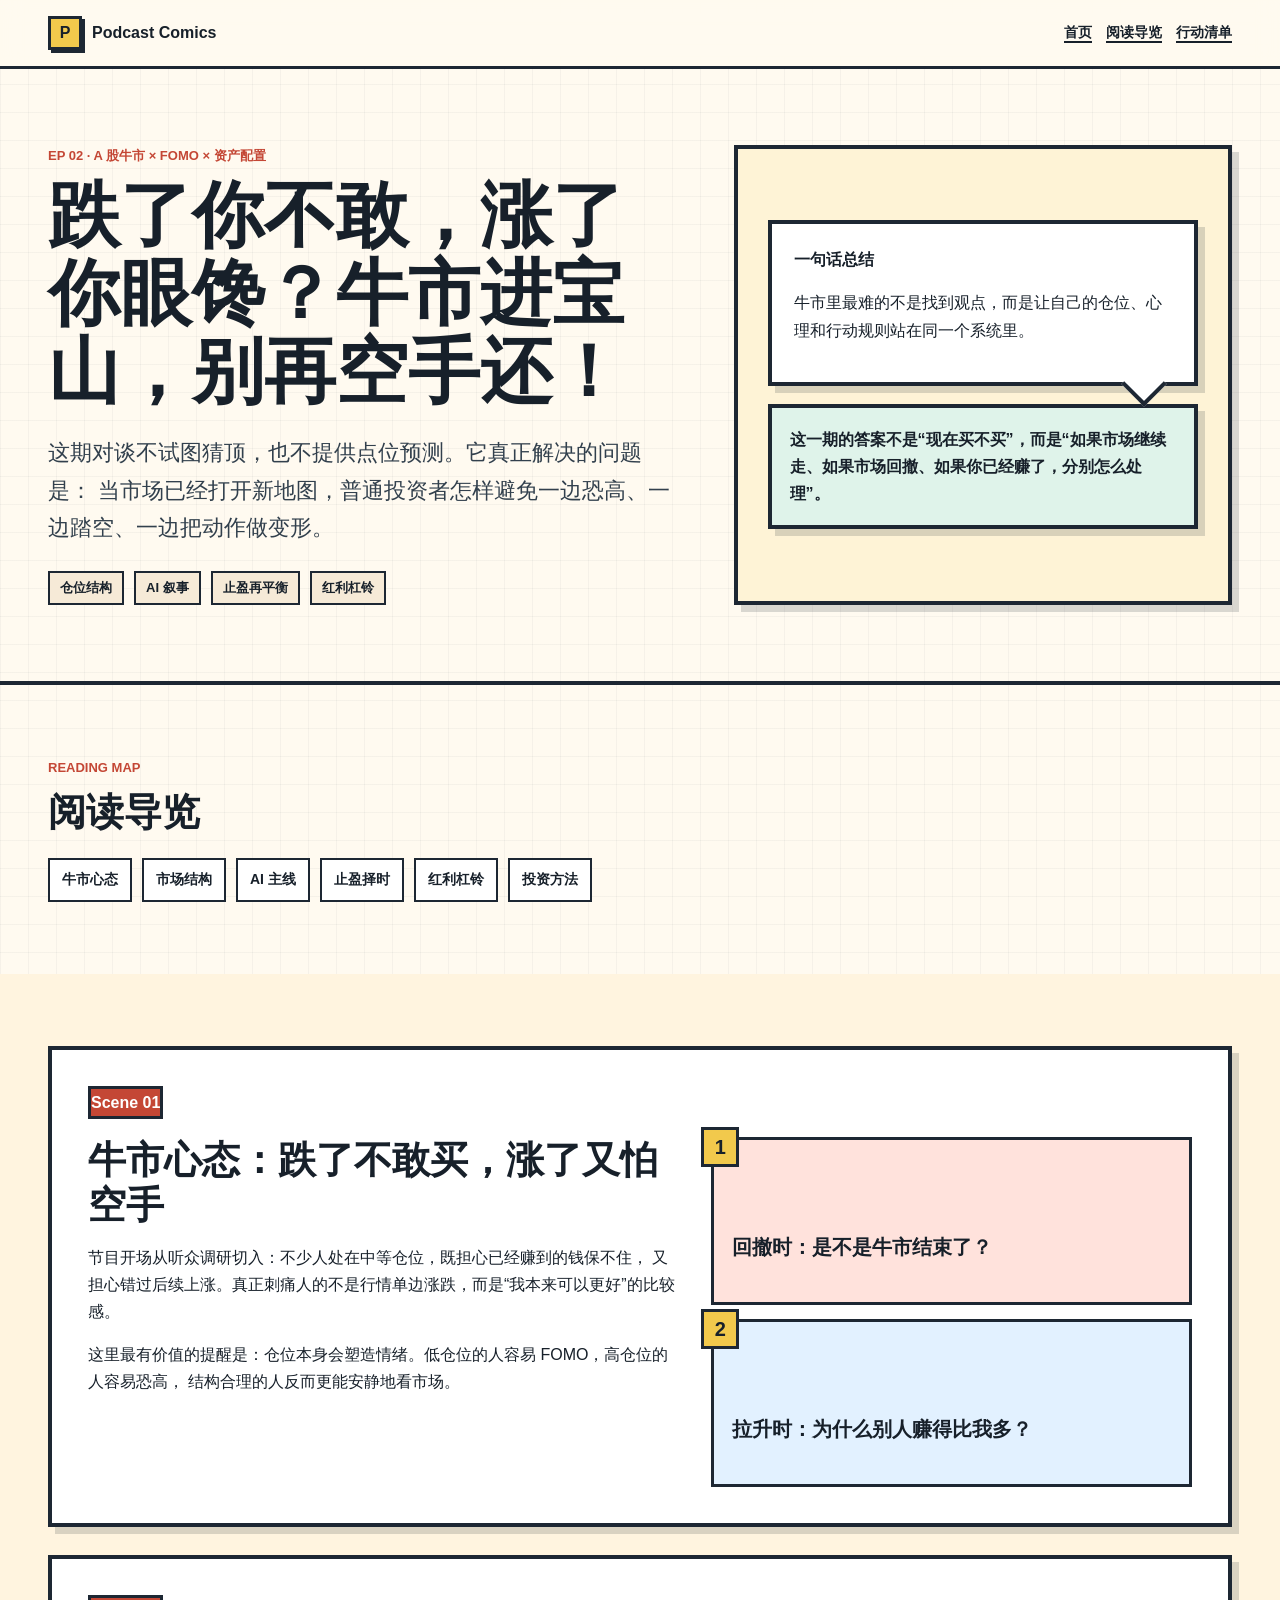
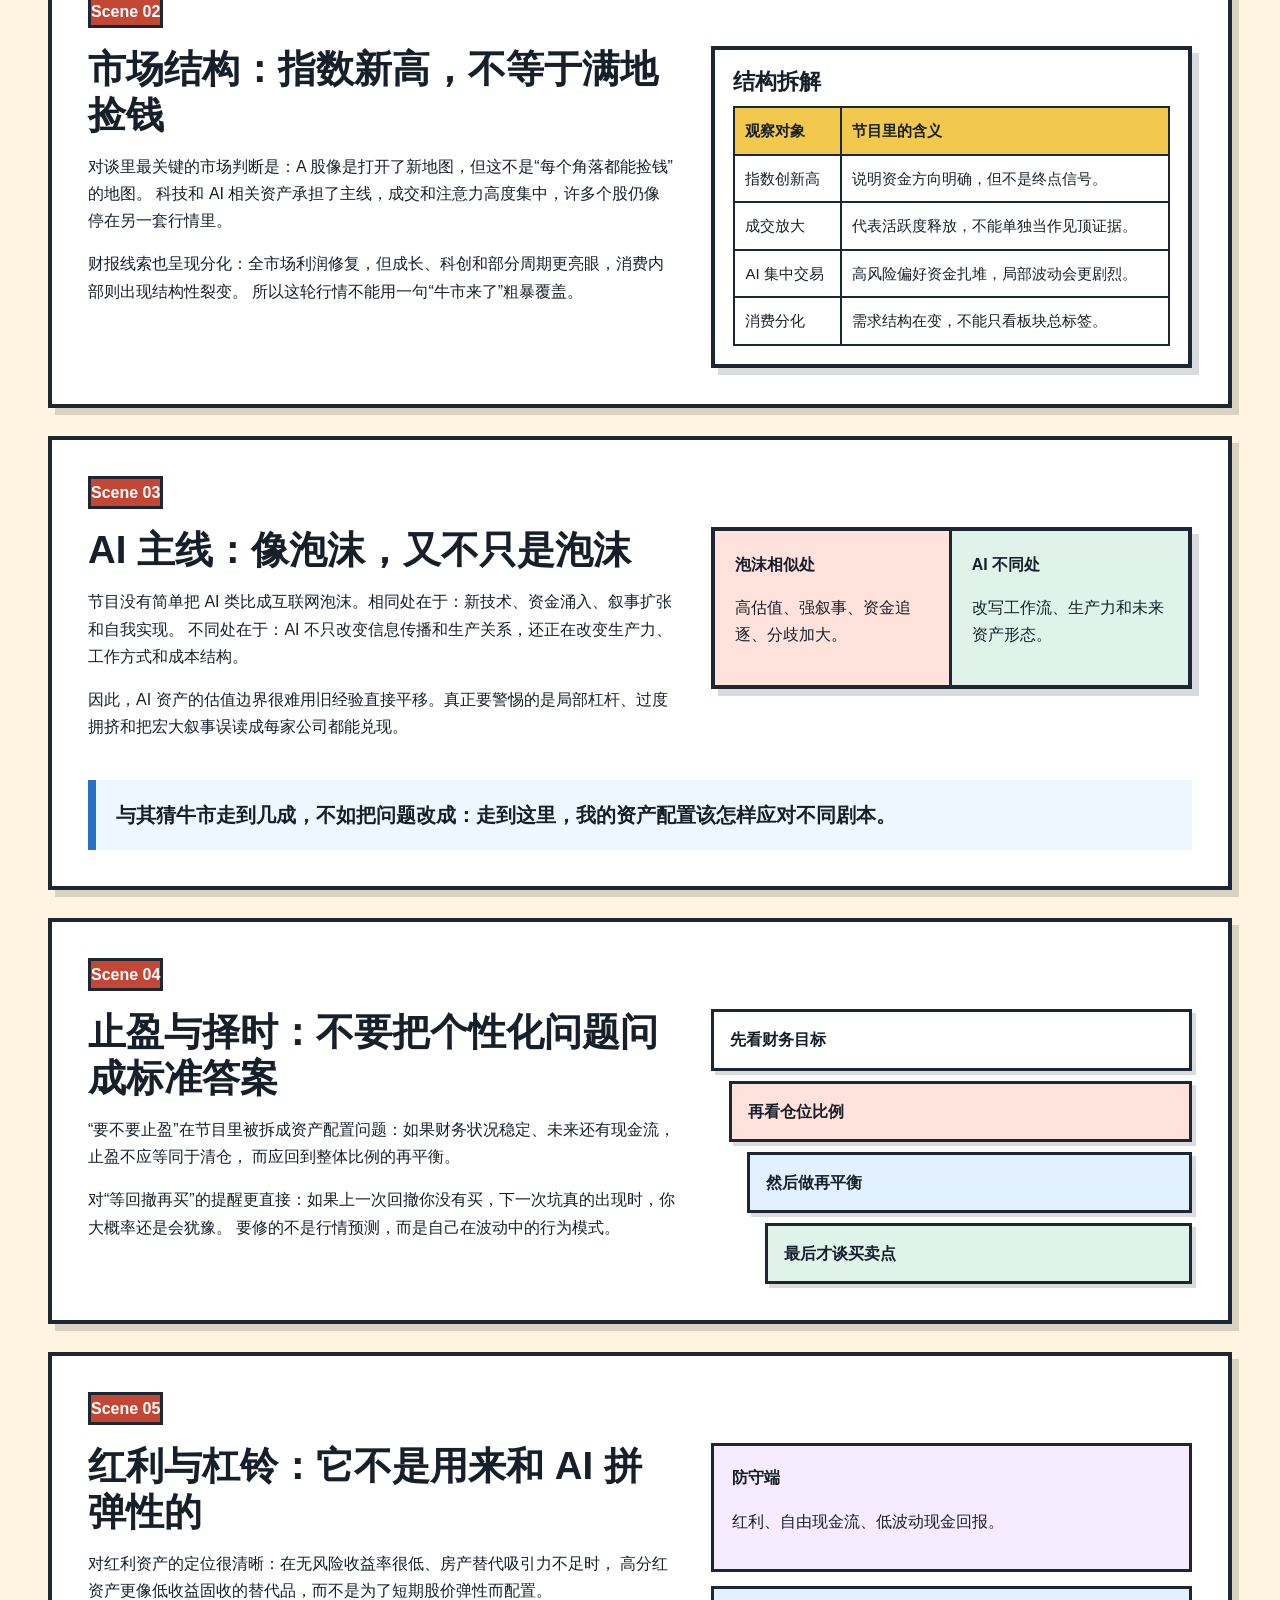
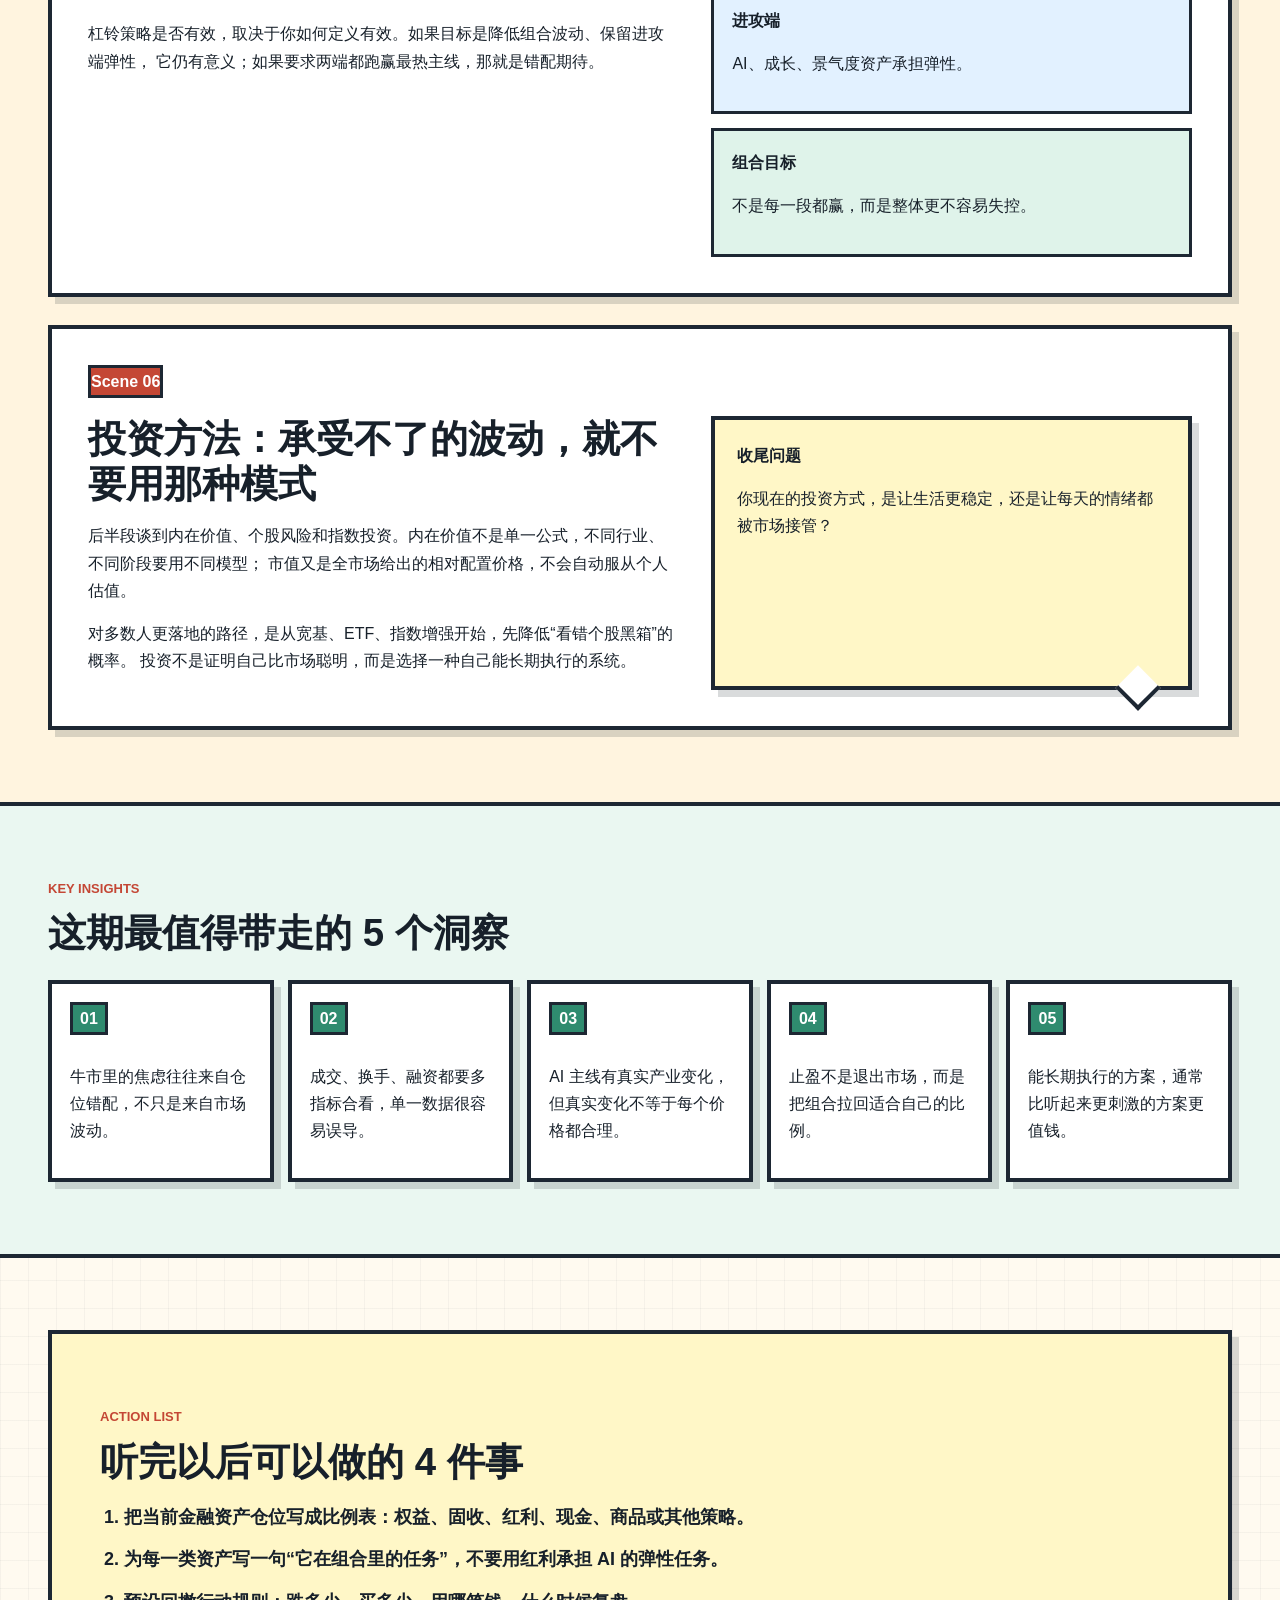
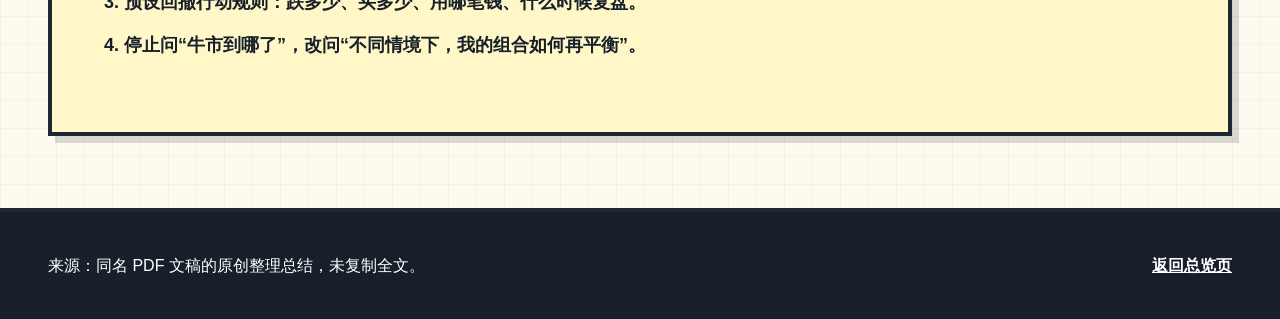
==== episodes/bull-market-fomo-asset-allocation.html @ f8e49981 "Add second podcast episode and update directory" ====
<!doctype html>
<html lang="zh-CN">
  <head>
    <meta charset="utf-8">
    <meta name="viewport" content="width=device-width, initial-scale=1">
    <title>牛市进宝山，别再空手还 | Podcast Comics</title>
    <meta
      name="description"
      content="用漫画分镜信息图总结：牛市分化、FOMO、止盈、择时、AI 主线、红利资产与资产配置。"
    >
    <link rel="stylesheet" href="../assets/styles.css">
  </head>
  <body>
    <header class="site-header">
      <a class="brand" href="../index.html" aria-label="回到首页">
        <span class="brand-mark">P</span>
        <span>Podcast Comics</span>
      </a>
      <nav class="top-nav" aria-label="主导航">
        <a href="../index.html">首页</a>
        <a href="#map">阅读导览</a>
        <a href="#actions">行动清单</a>
      </nav>
    </header>

    <main>
      <section class="hero episode-hero">
        <div class="hero-copy">
          <p class="eyebrow">EP 02 · A 股牛市 × FOMO × 资产配置</p>
          <h1>跌了你不敢，涨了你眼馋？牛市进宝山，别再空手还！</h1>
          <p class="lede">
            这期对谈不试图猜顶，也不提供点位预测。它真正解决的问题是：
            当市场已经打开新地图，普通投资者怎样避免一边恐高、一边踏空、一边把动作做变形。
          </p>
          <div class="tag-row hero-tags" aria-label="主题标签">
            <span>仓位结构</span>
            <span>AI 叙事</span>
            <span>止盈再平衡</span>
            <span>红利杠铃</span>
          </div>
        </div>
        <aside class="hero-panel">
          <div class="speech-bubble">
            <strong>一句话总结</strong>
            <p>牛市里最难的不是找到观点，而是让自己的仓位、心理和行动规则站在同一个系统里。</p>
          </div>
          <div class="caption-box">
            这一期的答案不是“现在买不买”，而是“如果市场继续走、如果市场回撤、如果你已经赚了，分别怎么处理”。
          </div>
        </aside>
      </section>

      <section class="section-band" id="map">
        <div class="section-heading">
          <p class="eyebrow">Reading Map</p>
          <h2>阅读导览</h2>
        </div>
        <div class="timeline">
          <a href="#scene-1">牛市心态</a>
          <a href="#scene-2">市场结构</a>
          <a href="#scene-3">AI 主线</a>
          <a href="#scene-4">止盈择时</a>
          <a href="#scene-5">红利杠铃</a>
          <a href="#scene-6">投资方法</a>
        </div>
      </section>

      <section class="comic-page" aria-label="播客分镜总结">
        <article class="comic-scene" id="scene-1">
          <div class="scene-label">Scene 01</div>
          <div class="scene-grid">
            <div>
              <h2>牛市心态：跌了不敢买，涨了又怕空手</h2>
              <p>
                节目开场从听众调研切入：不少人处在中等仓位，既担心已经赚到的钱保不住，
                又担心错过后续上涨。真正刺痛人的不是行情单边涨跌，而是“我本来可以更好”的比较感。
              </p>
              <p>
                这里最有价值的提醒是：仓位本身会塑造情绪。低仓位的人容易 FOMO，高仓位的人容易恐高，
                结构合理的人反而更能安静地看市场。
              </p>
            </div>
            <div class="panel-stack">
              <div class="comic-panel alert-panel">
                <span class="panel-number">1</span>
                <p>回撤时：是不是牛市结束了？</p>
              </div>
              <div class="comic-panel calm-panel">
                <span class="panel-number">2</span>
                <p>拉升时：为什么别人赚得比我多？</p>
              </div>
            </div>
          </div>
        </article>

        <article class="comic-scene" id="scene-2">
          <div class="scene-label">Scene 02</div>
          <div class="scene-grid">
            <div>
              <h2>市场结构：指数新高，不等于满地捡钱</h2>
              <p>
                对谈里最关键的市场判断是：A 股像是打开了新地图，但这不是“每个角落都能捡钱”的地图。
                科技和 AI 相关资产承担了主线，成交和注意力高度集中，许多个股仍像停在另一套行情里。
              </p>
              <p>
                财报线索也呈现分化：全市场利润修复，但成长、科创和部分周期更亮眼，消费内部则出现结构性裂变。
                所以这轮行情不能用一句“牛市来了”粗暴覆盖。
              </p>
            </div>
            <div class="mapping-card">
              <h3>结构拆解</h3>
              <table>
                <thead>
                  <tr>
                    <th>观察对象</th>
                    <th>节目里的含义</th>
                  </tr>
                </thead>
                <tbody>
                  <tr>
                    <td>指数创新高</td>
                    <td>说明资金方向明确，但不是终点信号。</td>
                  </tr>
                  <tr>
                    <td>成交放大</td>
                    <td>代表活跃度释放，不能单独当作见顶证据。</td>
                  </tr>
                  <tr>
                    <td>AI 集中交易</td>
                    <td>高风险偏好资金扎堆，局部波动会更剧烈。</td>
                  </tr>
                  <tr>
                    <td>消费分化</td>
                    <td>需求结构在变，不能只看板块总标签。</td>
                  </tr>
                </tbody>
              </table>
            </div>
          </div>
        </article>

        <article class="comic-scene" id="scene-3">
          <div class="scene-label">Scene 03</div>
          <div class="scene-grid">
            <div>
              <h2>AI 主线：像泡沫，又不只是泡沫</h2>
              <p>
                节目没有简单把 AI 类比成互联网泡沫。相同处在于：新技术、资金涌入、叙事扩张和自我实现。
                不同处在于：AI 不只改变信息传播和生产关系，还正在改变生产力、工作方式和成本结构。
              </p>
              <p>
                因此，AI 资产的估值边界很难用旧经验直接平移。真正要警惕的是局部杠杆、过度拥挤和把宏大叙事误读成每家公司都能兑现。
              </p>
            </div>
            <div class="contrast-board">
              <div>
                <strong>泡沫相似处</strong>
                <p>高估值、强叙事、资金追逐、分歧加大。</p>
              </div>
              <div>
                <strong>AI 不同处</strong>
                <p>改写工作流、生产力和未来资产形态。</p>
              </div>
            </div>
          </div>
          <blockquote>
            与其猜牛市走到几成，不如把问题改成：走到这里，我的资产配置该怎样应对不同剧本。
          </blockquote>
        </article>

        <article class="comic-scene" id="scene-4">
          <div class="scene-label">Scene 04</div>
          <div class="scene-grid">
            <div>
              <h2>止盈与择时：不要把个性化问题问成标准答案</h2>
              <p>
                “要不要止盈”在节目里被拆成资产配置问题：如果财务状况稳定、未来还有现金流，止盈不应等同于清仓，
                而应回到整体比例的再平衡。
              </p>
              <p>
                对“等回撤再买”的提醒更直接：如果上一次回撤你没有买，下一次坑真的出现时，你大概率还是会犹豫。
                要修的不是行情预测，而是自己在波动中的行为模式。
              </p>
            </div>
            <div class="time-layers" aria-label="行动顺序">
              <span>先看财务目标</span>
              <span>再看仓位比例</span>
              <span>然后做再平衡</span>
              <span>最后才谈买卖点</span>
            </div>
          </div>
        </article>

        <article class="comic-scene" id="scene-5">
          <div class="scene-label">Scene 05</div>
          <div class="scene-grid">
            <div>
              <h2>红利与杠铃：它不是用来和 AI 拼弹性的</h2>
              <p>
                对红利资产的定位很清晰：在无风险收益率很低、房产替代吸引力不足时，
                高分红资产更像低收益固收的替代品，而不是为了短期股价弹性而配置。
              </p>
              <p>
                杠铃策略是否有效，取决于你如何定义有效。如果目标是降低组合波动、保留进攻端弹性，
                它仍有意义；如果要求两端都跑赢最热主线，那就是错配期待。
              </p>
            </div>
            <div class="model-grid">
              <div class="model-card">
                <strong>防守端</strong>
                <p>红利、自由现金流、低波动现金回报。</p>
              </div>
              <div class="model-card">
                <strong>进攻端</strong>
                <p>AI、成长、景气度资产承担弹性。</p>
              </div>
              <div class="model-card">
                <strong>组合目标</strong>
                <p>不是每一段都赢，而是整体更不容易失控。</p>
              </div>
            </div>
          </div>
        </article>

        <article class="comic-scene" id="scene-6">
          <div class="scene-label">Scene 06</div>
          <div class="scene-grid">
            <div>
              <h2>投资方法：承受不了的波动，就不要用那种模式</h2>
              <p>
                后半段谈到内在价值、个股风险和指数投资。内在价值不是单一公式，不同行业、不同阶段要用不同模型；
                市值又是全市场给出的相对配置价格，不会自动服从个人估值。
              </p>
              <p>
                对多数人更落地的路径，是从宽基、ETF、指数增强开始，先降低“看错个股黑箱”的概率。
                投资不是证明自己比市场聪明，而是选择一种自己能长期执行的系统。
              </p>
            </div>
            <div class="speech-bubble wide">
              <strong>收尾问题</strong>
              <p>你现在的投资方式，是让生活更稳定，还是让每天的情绪都被市场接管？</p>
            </div>
          </div>
        </article>
      </section>

      <section class="section-band insights" aria-label="核心洞察">
        <div class="section-heading">
          <p class="eyebrow">Key Insights</p>
          <h2>这期最值得带走的 5 个洞察</h2>
        </div>
        <div class="insight-grid">
          <div>
            <span>01</span>
            <p>牛市里的焦虑往往来自仓位错配，不只是来自市场波动。</p>
          </div>
          <div>
            <span>02</span>
            <p>成交、换手、融资都要多指标合看，单一数据很容易误导。</p>
          </div>
          <div>
            <span>03</span>
            <p>AI 主线有真实产业变化，但真实变化不等于每个价格都合理。</p>
          </div>
          <div>
            <span>04</span>
            <p>止盈不是退出市场，而是把组合拉回适合自己的比例。</p>
          </div>
          <div>
            <span>05</span>
            <p>能长期执行的方案，通常比听起来更刺激的方案更值钱。</p>
          </div>
        </div>
      </section>

      <section class="action-section" id="actions">
        <div class="section-heading compact">
          <p class="eyebrow">Action List</p>
          <h2>听完以后可以做的 4 件事</h2>
        </div>
        <ol class="action-list">
          <li>把当前金融资产仓位写成比例表：权益、固收、红利、现金、商品或其他策略。</li>
          <li>为每一类资产写一句“它在组合里的任务”，不要用红利承担 AI 的弹性任务。</li>
          <li>预设回撤行动规则：跌多少、买多少、用哪笔钱、什么时候复盘。</li>
          <li>停止问“牛市到哪了”，改问“不同情境下，我的组合如何再平衡”。</li>
        </ol>
      </section>
    </main>

    <footer class="site-footer">
      <p>来源：同名 PDF 文稿的原创整理总结，未复制全文。</p>
      <a href="../index.html">返回总览页</a>
    </footer>
  </body>
</html>
---- assets/styles.css ----
:root {
  --ink: #17202a;
  --muted: #5f6b76;
  --paper: #fffaf0;
  --paper-deep: #f6ead7;
  --line: #1d2733;
  --blue: #2870c4;
  --green: #2f8b6f;
  --red: #c44735;
  --yellow: #f2c94c;
  --lavender: #c9b6ff;
  --white: #ffffff;
  --shadow: 7px 7px 0 rgba(23, 32, 42, 0.16);
}

* {
  box-sizing: border-box;
}

html {
  scroll-behavior: smooth;
}

body {
  margin: 0;
  color: var(--ink);
  font-family: -apple-system, BlinkMacSystemFont, "Segoe UI", "PingFang SC", "Hiragino Sans GB", "Microsoft YaHei", sans-serif;
  background:
    linear-gradient(rgba(23, 32, 42, 0.04) 1px, transparent 1px),
    linear-gradient(90deg, rgba(23, 32, 42, 0.04) 1px, transparent 1px),
    var(--paper);
  background-size: 28px 28px;
  line-height: 1.7;
}

a {
  color: inherit;
}

.site-header {
  position: sticky;
  top: 0;
  z-index: 10;
  display: flex;
  align-items: center;
  justify-content: space-between;
  gap: 24px;
  padding: 16px clamp(18px, 4vw, 48px);
  border-bottom: 3px solid var(--line);
  background: rgba(255, 250, 240, 0.94);
  backdrop-filter: blur(10px);
}

.brand,
.top-nav,
.hero-actions,
.tag-row,
.episode-meta,
.timeline {
  display: flex;
  align-items: center;
}

.brand {
  gap: 10px;
  font-weight: 800;
  text-decoration: none;
}

.brand-mark {
  display: inline-grid;
  width: 34px;
  height: 34px;
  place-items: center;
  border: 3px solid var(--line);
  background: var(--yellow);
  box-shadow: 3px 3px 0 var(--line);
}

.top-nav {
  flex-wrap: wrap;
  justify-content: flex-end;
  gap: 14px;
  font-size: 14px;
  font-weight: 700;
}

.top-nav a,
.text-link {
  text-decoration-thickness: 2px;
  text-underline-offset: 4px;
}

.hero {
  display: grid;
  grid-template-columns: minmax(0, 1.12fr) minmax(280px, 0.88fr);
  gap: clamp(24px, 4vw, 56px);
  align-items: center;
  min-height: calc(100vh - 72px);
  padding: clamp(34px, 6vw, 76px) clamp(18px, 4vw, 48px);
  border-bottom: 4px solid var(--line);
}

.overview-hero {
  min-height: min(760px, calc(100vh - 72px));
}

.episode-hero {
  min-height: auto;
  align-items: stretch;
}

.eyebrow {
  margin: 0 0 10px;
  color: var(--red);
  font-size: 13px;
  font-weight: 900;
  letter-spacing: 0;
  text-transform: uppercase;
}

h1,
h2,
h3,
p {
  overflow-wrap: anywhere;
}

h1 {
  max-width: 920px;
  margin: 0;
  font-size: clamp(36px, 6vw, 72px);
  line-height: 1.08;
  letter-spacing: 0;
}

h2 {
  margin: 0 0 14px;
  font-size: clamp(26px, 3vw, 42px);
  line-height: 1.18;
  letter-spacing: 0;
}

h3 {
  margin: 0 0 10px;
  font-size: 22px;
  line-height: 1.28;
  letter-spacing: 0;
}

.lede {
  max-width: 760px;
  margin: 24px 0 0;
  color: #32404d;
  font-size: clamp(17px, 2vw, 22px);
}

.hero-actions {
  flex-wrap: wrap;
  gap: 14px;
  margin-top: 32px;
}

.button {
  display: inline-flex;
  min-height: 46px;
  align-items: center;
  justify-content: center;
  padding: 10px 18px;
  border: 3px solid var(--line);
  box-shadow: 4px 4px 0 var(--line);
  font-weight: 900;
  text-decoration: none;
}

.button.primary {
  color: var(--white);
  background: var(--blue);
}

.button.secondary {
  background: var(--white);
}

.comic-cover,
.hero-panel,
.episode-card,
.comic-scene,
.mapping-card,
.speech-bubble,
.caption-box,
.contrast-board,
.insight-grid > div,
.action-section {
  border: 4px solid var(--line);
  background: var(--white);
  box-shadow: var(--shadow);
}

.comic-cover {
  padding: 18px;
  transform: rotate(1deg);
}

.cover-strip {
  display: grid;
  gap: 14px;
}

.mini-panel,
.comic-panel,
.model-card {
  position: relative;
  min-height: 132px;
  padding: 18px;
  border: 3px solid var(--line);
  background: var(--paper-deep);
}

.mini-panel:nth-child(2) {
  background: #e6f4ff;
}

.mini-panel:nth-child(3) {
  background: #e7f7ec;
}

.panel-number,
.issue,
.scene-label,
.insight-grid span {
  display: inline-grid;
  min-width: 38px;
  min-height: 30px;
  place-items: center;
  border: 3px solid var(--line);
  background: var(--yellow);
  font-weight: 900;
}

.mini-panel .panel-number,
.comic-panel .panel-number {
  position: absolute;
  top: -13px;
  left: -13px;
}

.section-band,
.comic-page,
.action-section {
  padding: clamp(34px, 6vw, 72px) clamp(18px, 4vw, 48px);
}

.section-heading {
  max-width: 780px;
  margin-bottom: 24px;
}

.section-heading p:not(.eyebrow) {
  color: var(--muted);
  font-size: 18px;
}

.section-heading.compact {
  margin-bottom: 18px;
}

.episode-card {
  max-width: 980px;
  padding: clamp(20px, 4vw, 34px);
}

.episode-card + .episode-card {
  margin-top: 22px;
}

.episode-meta,
.tag-row {
  flex-wrap: wrap;
  gap: 10px;
}

.episode-meta {
  margin-bottom: 16px;
  color: var(--muted);
  font-size: 13px;
  font-weight: 800;
}

.tag-row span {
  display: inline-flex;
  align-items: center;
  min-height: 32px;
  padding: 4px 10px;
  border: 2px solid var(--line);
  background: var(--paper-deep);
  font-size: 13px;
  font-weight: 800;
}

.hero-tags {
  margin-top: 24px;
}

.text-link {
  display: inline-block;
  margin-top: 18px;
  color: var(--blue);
  font-weight: 900;
}

.hero-panel {
  display: grid;
  align-content: center;
  gap: 18px;
  padding: clamp(18px, 3vw, 30px);
  background: #fef3d6;
}

.speech-bubble {
  position: relative;
  padding: 22px;
  background: var(--white);
}

.speech-bubble::after {
  position: absolute;
  right: 34px;
  bottom: -18px;
  width: 28px;
  height: 28px;
  border-right: 4px solid var(--line);
  border-bottom: 4px solid var(--line);
  background: var(--white);
  content: "";
  transform: rotate(45deg);
}

.caption-box {
  padding: 18px;
  background: #dff3ea;
  font-weight: 800;
}

.timeline {
  flex-wrap: wrap;
  gap: 10px;
}

.timeline a {
  padding: 8px 12px;
  border: 2px solid var(--line);
  background: var(--white);
  font-size: 14px;
  font-weight: 900;
  text-decoration: none;
}

.comic-page {
  display: grid;
  gap: 28px;
  background: #fff4df;
}

.comic-scene {
  padding: clamp(20px, 4vw, 36px);
}

.scene-label {
  margin-bottom: 18px;
  background: var(--red);
  color: var(--white);
}

.scene-grid {
  display: grid;
  grid-template-columns: minmax(0, 1.1fr) minmax(280px, 0.9fr);
  gap: clamp(18px, 4vw, 36px);
  align-items: start;
}

.panel-stack,
.model-grid {
  display: grid;
  gap: 14px;
}

.comic-panel {
  display: grid;
  align-content: end;
  min-height: 168px;
  font-size: 20px;
  font-weight: 900;
}

.alert-panel {
  background: #ffe2dc;
}

.calm-panel {
  background: #e2f1ff;
}

.mapping-card {
  overflow: hidden;
  padding: 18px;
}

table {
  width: 100%;
  border-collapse: collapse;
  font-size: 15px;
}

th,
td {
  padding: 10px;
  border: 2px solid var(--line);
  text-align: left;
  vertical-align: top;
}

th {
  background: var(--yellow);
}

blockquote {
  margin: 24px 0 0;
  padding: 18px 20px;
  border-left: 8px solid var(--blue);
  background: #eef6ff;
  font-size: 20px;
  font-weight: 900;
}

.contrast-board {
  display: grid;
  grid-template-columns: repeat(2, minmax(0, 1fr));
  gap: 0;
  overflow: hidden;
}

.contrast-board > div {
  padding: 20px;
}

.contrast-board > div:first-child {
  border-right: 3px solid var(--line);
  background: #ffe2dc;
}

.contrast-board > div:last-child {
  background: #dff3ea;
}

.time-layers {
  display: grid;
  gap: 10px;
}

.time-layers span {
  display: block;
  padding: 14px 16px;
  border: 3px solid var(--line);
  background: var(--white);
  box-shadow: 4px 4px 0 rgba(23, 32, 42, 0.16);
  font-weight: 900;
}

.time-layers span:nth-child(2) {
  margin-left: 18px;
  background: #ffe2dc;
}

.time-layers span:nth-child(3) {
  margin-left: 36px;
  background: #e2f1ff;
}

.time-layers span:nth-child(4) {
  margin-left: 54px;
  background: #dff3ea;
}

.time-layers span:nth-child(5) {
  margin-left: 72px;
  background: #f7ebff;
}

.model-grid {
  grid-template-columns: 1fr;
}

.model-card {
  min-height: 0;
  background: #f7ebff;
}

.model-card:nth-child(2) {
  background: #e2f1ff;
}

.model-card:nth-child(3) {
  background: #dff3ea;
}

.speech-bubble.wide {
  align-self: stretch;
  background: #fff7c7;
}

.insights {
  border-top: 4px solid var(--line);
  border-bottom: 4px solid var(--line);
  background: #eaf7f1;
}

.insight-grid {
  display: grid;
  grid-template-columns: repeat(5, minmax(0, 1fr));
  gap: 14px;
}

.insight-grid > div {
  padding: 18px;
  background: var(--white);
}

.insight-grid span {
  margin-bottom: 12px;
  background: var(--green);
  color: var(--white);
}

.action-section {
  margin: clamp(34px, 6vw, 72px) clamp(18px, 4vw, 48px);
  background: #fff7c7;
}

.action-list {
  display: grid;
  gap: 12px;
  margin: 0;
  padding-left: 24px;
  font-size: 18px;
  font-weight: 700;
}

.site-footer {
  display: flex;
  align-items: center;
  justify-content: space-between;
  gap: 16px;
  padding: 24px clamp(18px, 4vw, 48px);
  border-top: 4px solid var(--line);
  background: var(--ink);
  color: var(--white);
}

.site-footer a {
  font-weight: 900;
}

@media (max-width: 960px) {
  .hero,
  .scene-grid {
    grid-template-columns: 1fr;
  }

  .insight-grid {
    grid-template-columns: 1fr 1fr;
  }
}

@media (max-width: 680px) {
  .site-header,
  .site-footer {
    align-items: flex-start;
    flex-direction: column;
  }

  .top-nav {
    justify-content: flex-start;
  }

  .hero {
    padding-top: 30px;
  }

  h1 {
    font-size: 34px;
  }

  .insight-grid,
  .contrast-board {
    grid-template-columns: 1fr;
  }

  .contrast-board > div:first-child {
    border-right: 0;
    border-bottom: 3px solid var(--line);
  }

  .time-layers span,
  .time-layers span:nth-child(n) {
    margin-left: 0;
  }

  .comic-cover {
    transform: none;
  }
}
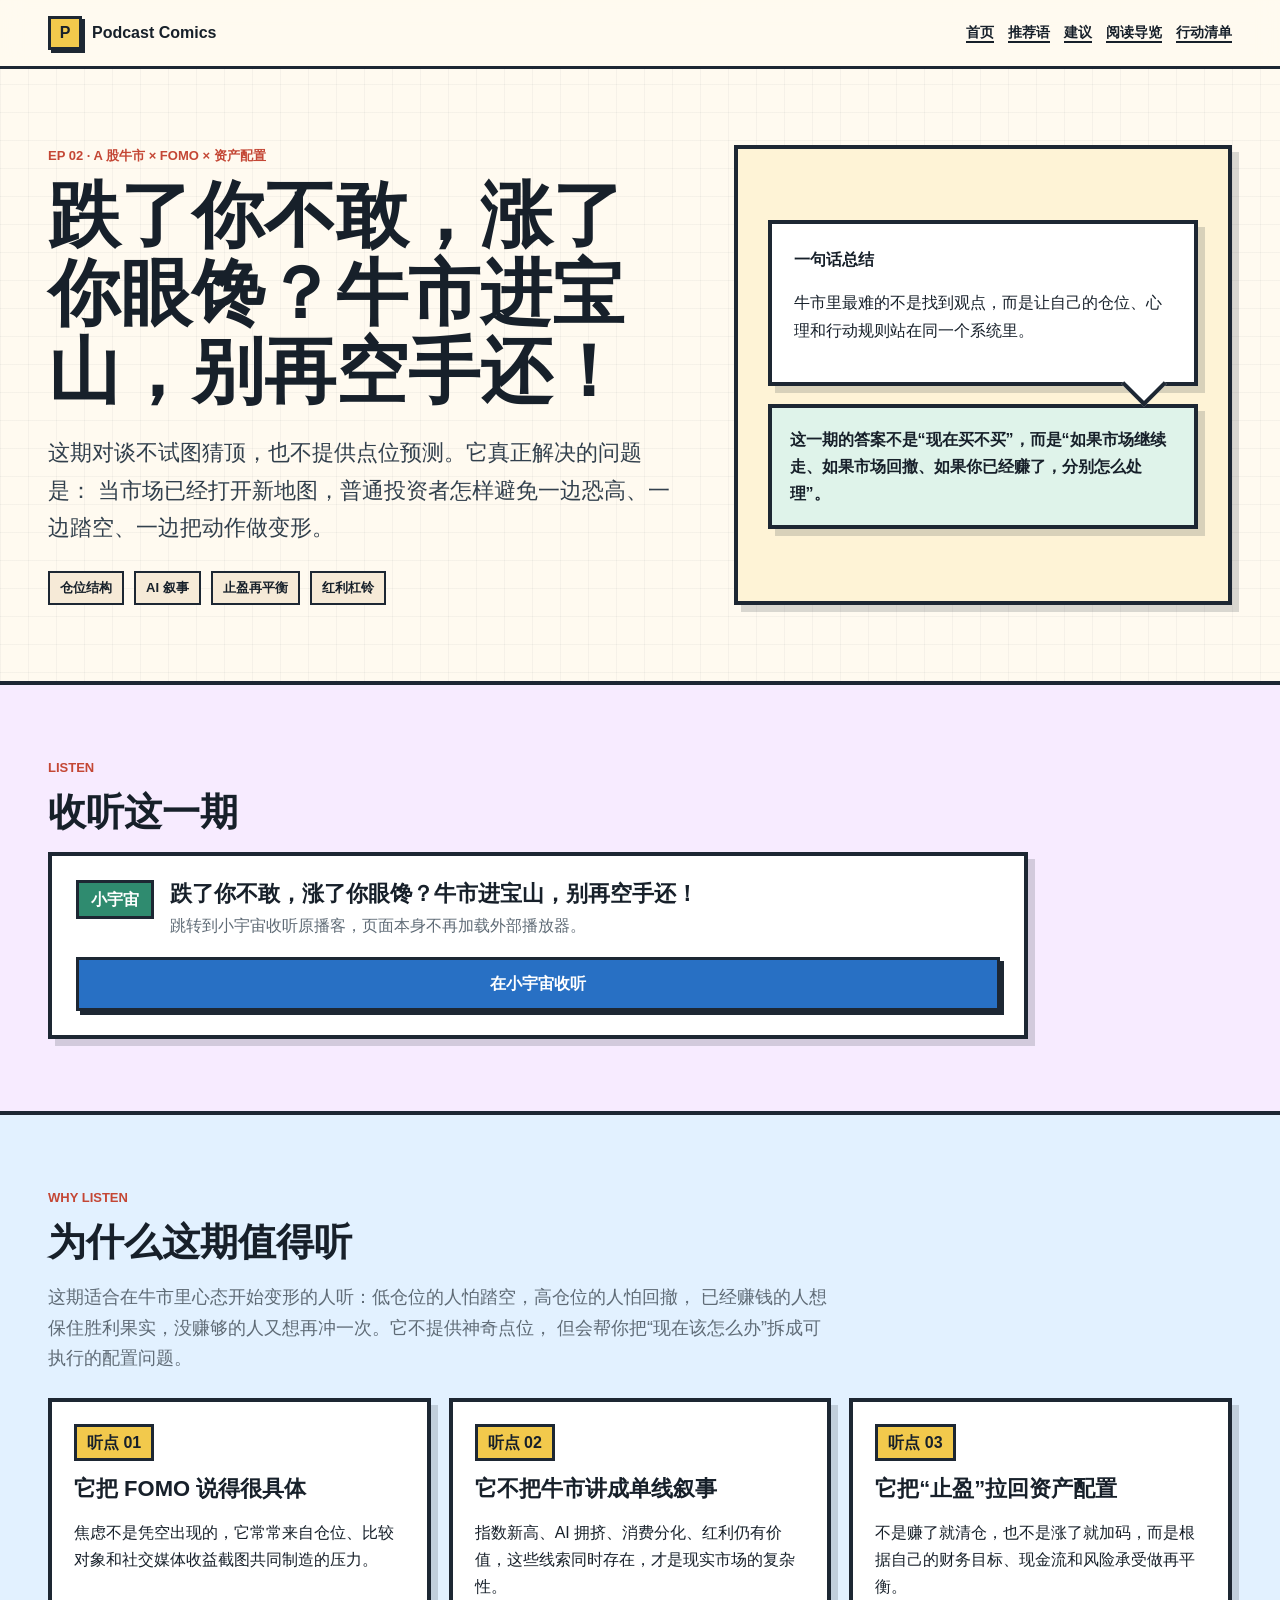
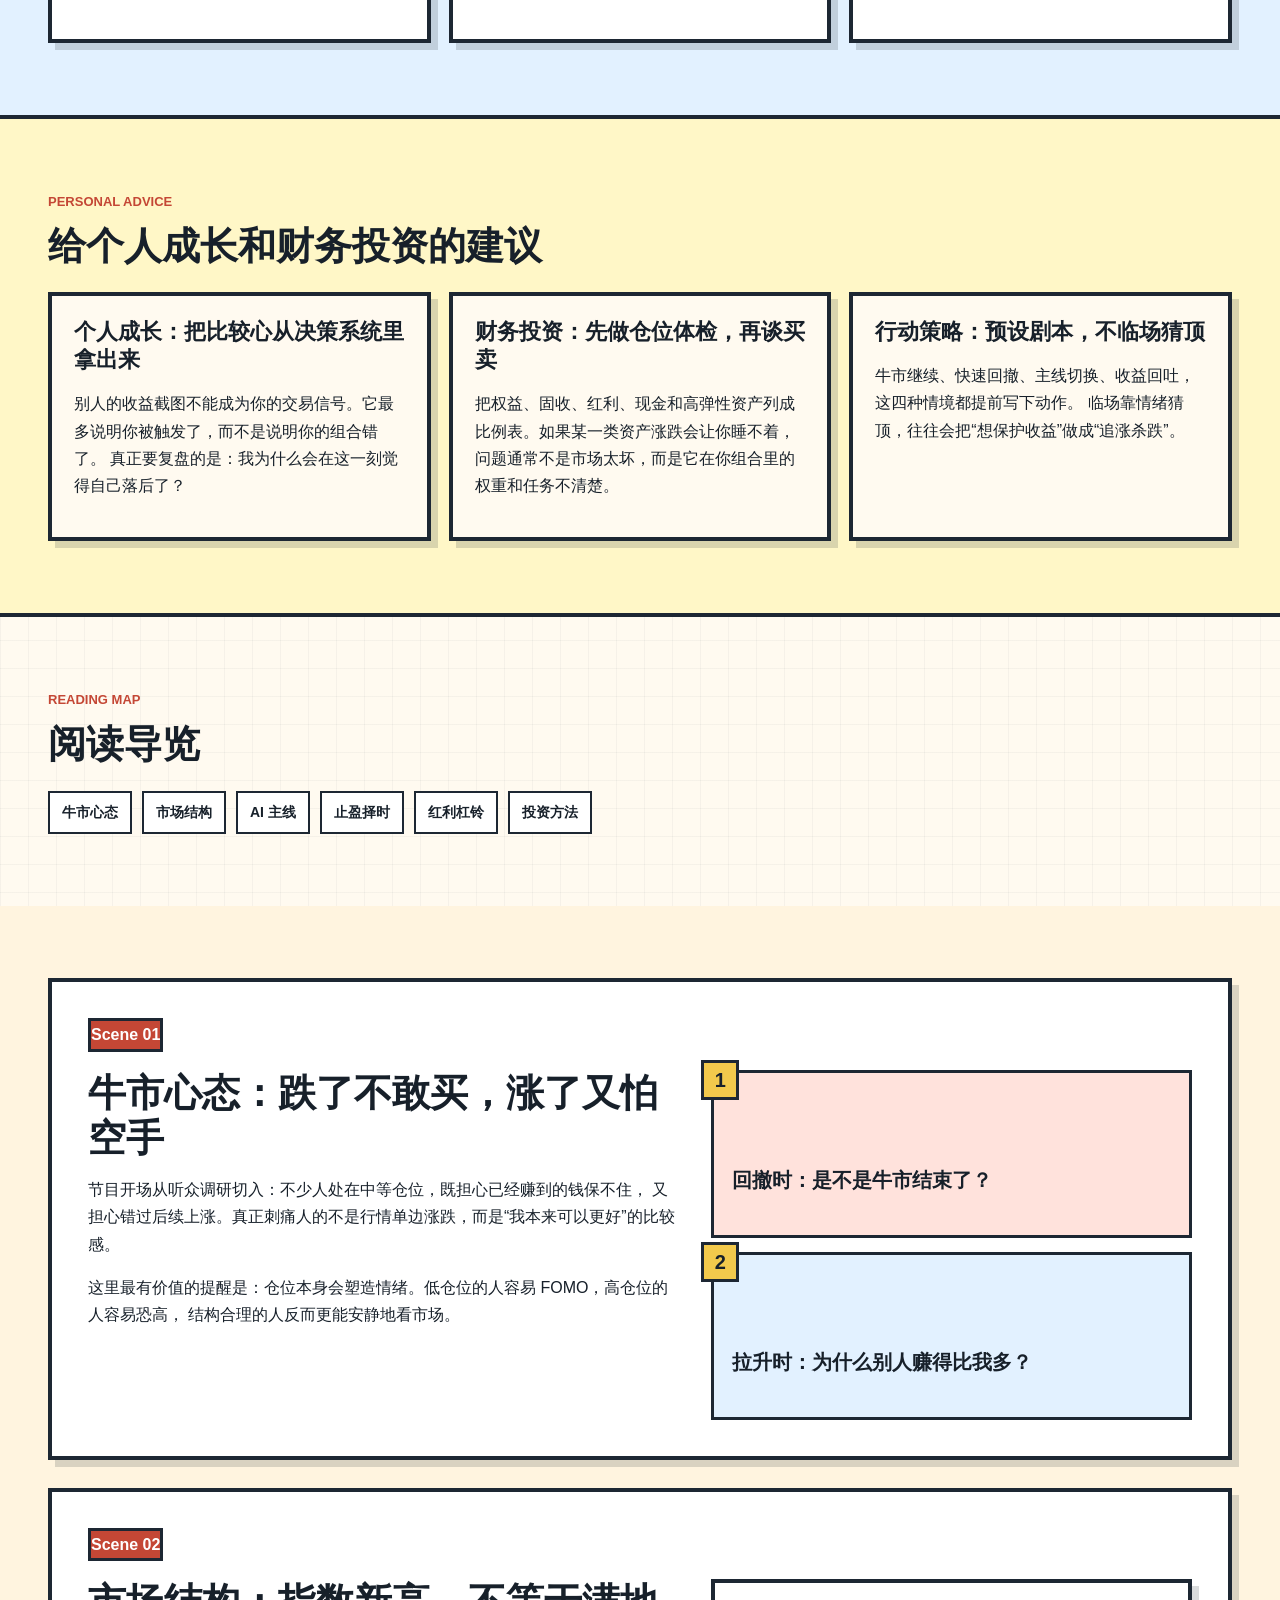
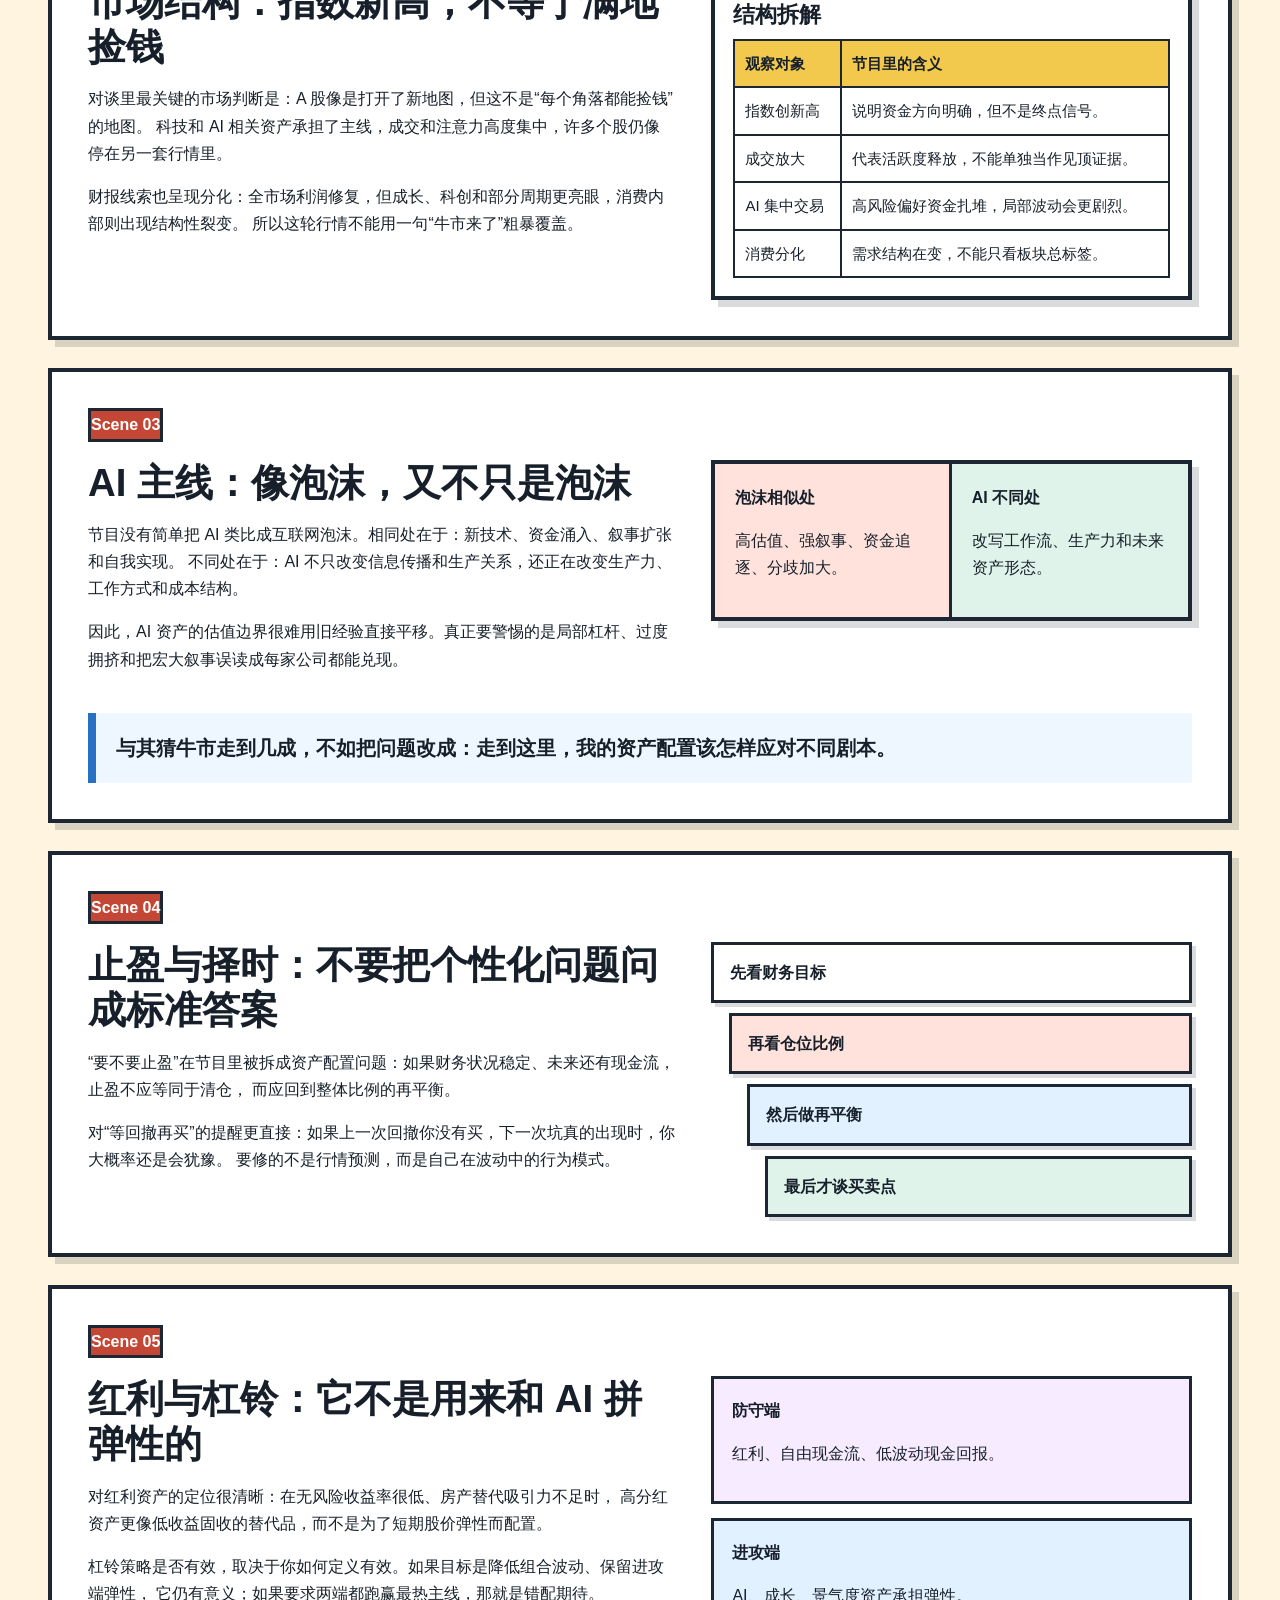
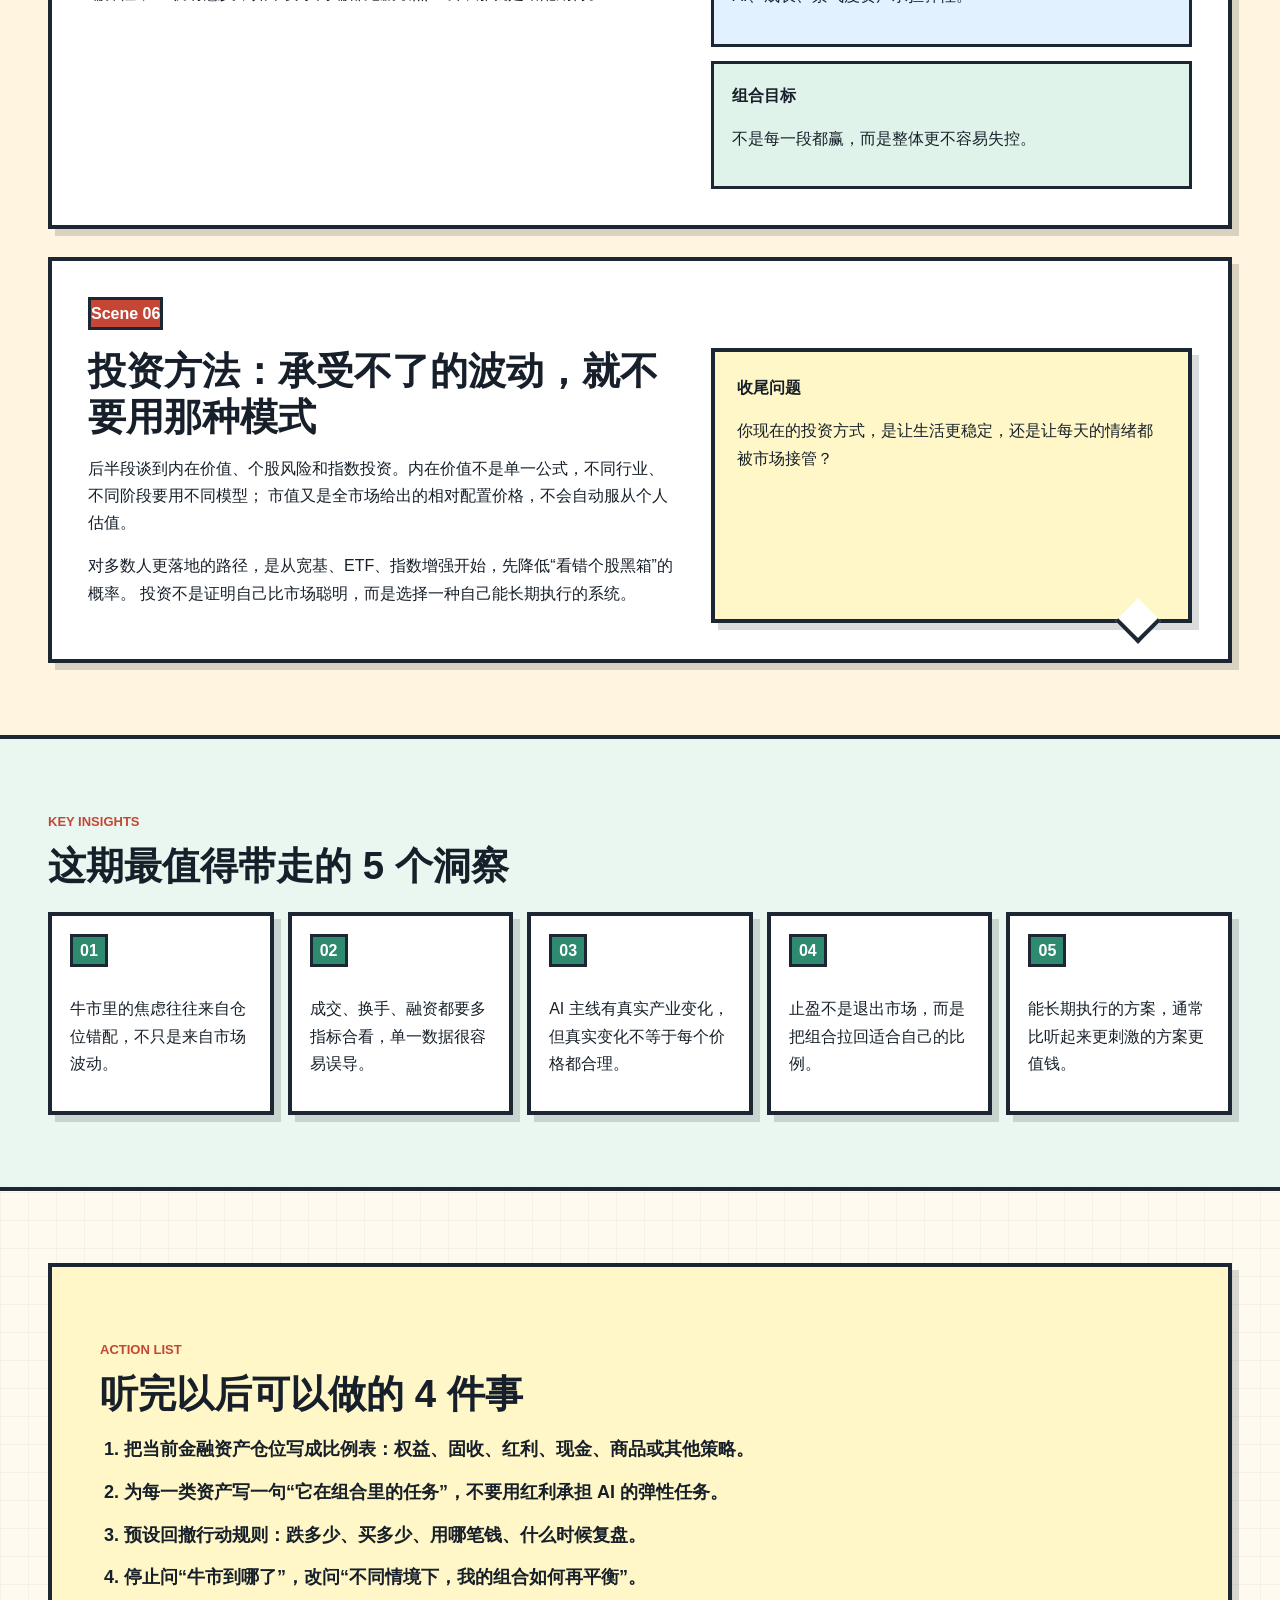
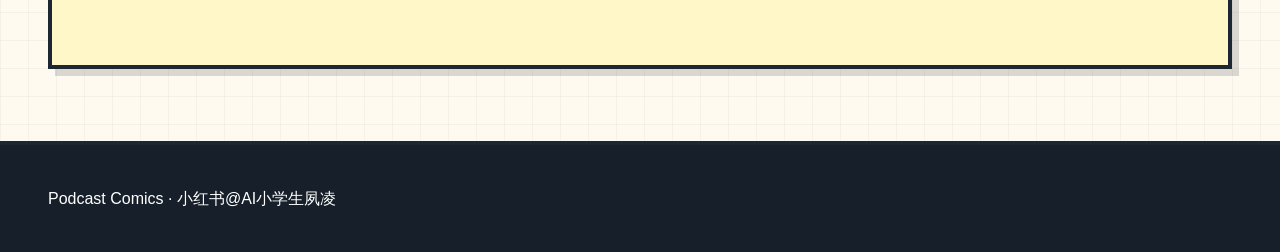
==== commit 05d39250: "Add listen links and restructure episode detail sections" ====
--- a/episodes/bull-market-fomo-asset-allocation.html
+++ b/episodes/bull-market-fomo-asset-allocation.html
@@ -18,6 +18,8 @@
       </a>
       <nav class="top-nav" aria-label="主导航">
         <a href="../index.html">首页</a>
+        <a href="#recommendation">推荐语</a>
+        <a href="#advice">建议</a>
         <a href="#map">阅读导览</a>
         <a href="#actions">行动清单</a>
       </nav>
@@ -50,6 +52,84 @@
         </aside>
       </section>
 
+      <section class="player-section" aria-label="播客音频播放器">
+        <div class="section-heading compact">
+          <p class="eyebrow">Listen</p>
+          <h2>收听这一期</h2>
+        </div>
+        <div class="podcast-player">
+          <div class="listen-card">
+            <span class="listen-badge">小宇宙</span>
+            <div>
+              <h3>跌了你不敢，涨了你眼馋？牛市进宝山，别再空手还！</h3>
+              <p>跳转到小宇宙收听原播客，页面本身不再加载外部播放器。</p>
+            </div>
+          </div>
+          <a class="button primary" href="https://www.xiaoyuzhoufm.com/episode/6a0d896ce1eb34a939c40d6d">
+            在小宇宙收听
+          </a>
+        </div>
+      </section>
+
+      <section class="recommend-section" id="recommendation">
+        <div class="section-heading">
+          <p class="eyebrow">Why Listen</p>
+          <h2>为什么这期值得听</h2>
+          <p>
+            这期适合在牛市里心态开始变形的人听：低仓位的人怕踏空，高仓位的人怕回撤，
+            已经赚钱的人想保住胜利果实，没赚够的人又想再冲一次。它不提供神奇点位，
+            但会帮你把“现在该怎么办”拆成可执行的配置问题。
+          </p>
+        </div>
+        <div class="recommend-grid">
+          <article class="recommend-card">
+            <span>听点 01</span>
+            <h3>它把 FOMO 说得很具体</h3>
+            <p>焦虑不是凭空出现的，它常常来自仓位、比较对象和社交媒体收益截图共同制造的压力。</p>
+          </article>
+          <article class="recommend-card">
+            <span>听点 02</span>
+            <h3>它不把牛市讲成单线叙事</h3>
+            <p>指数新高、AI 拥挤、消费分化、红利仍有价值，这些线索同时存在，才是现实市场的复杂性。</p>
+          </article>
+          <article class="recommend-card">
+            <span>听点 03</span>
+            <h3>它把“止盈”拉回资产配置</h3>
+            <p>不是赚了就清仓，也不是涨了就加码，而是根据自己的财务目标、现金流和风险承受做再平衡。</p>
+          </article>
+        </div>
+      </section>
+
+      <section class="advice-section" id="advice">
+        <div class="section-heading">
+          <p class="eyebrow">Personal Advice</p>
+          <h2>给个人成长和财务投资的建议</h2>
+        </div>
+        <div class="advice-grid">
+          <article class="advice-card">
+            <h3>个人成长：把比较心从决策系统里拿出来</h3>
+            <p>
+              别人的收益截图不能成为你的交易信号。它最多说明你被触发了，而不是说明你的组合错了。
+              真正要复盘的是：我为什么会在这一刻觉得自己落后了？
+            </p>
+          </article>
+          <article class="advice-card">
+            <h3>财务投资：先做仓位体检，再谈买卖</h3>
+            <p>
+              把权益、固收、红利、现金和高弹性资产列成比例表。如果某一类资产涨跌会让你睡不着，
+              问题通常不是市场太坏，而是它在你组合里的权重和任务不清楚。
+            </p>
+          </article>
+          <article class="advice-card">
+            <h3>行动策略：预设剧本，不临场猜顶</h3>
+            <p>
+              牛市继续、快速回撤、主线切换、收益回吐，这四种情境都提前写下动作。
+              临场靠情绪猜顶，往往会把“想保护收益”做成“追涨杀跌”。
+            </p>
+          </article>
+        </div>
+      </section>
+
       <section class="section-band" id="map">
         <div class="section-heading">
           <p class="eyebrow">Reading Map</p>
@@ -288,8 +368,7 @@
     </main>
 
     <footer class="site-footer">
-      <p>来源：同名 PDF 文稿的原创整理总结，未复制全文。</p>
-      <a href="../index.html">返回总览页</a>
+      <p>Podcast Comics · 小红书@AI小学生夙凌</p>
     </footer>
   </body>
 </html>
--- a/assets/styles.css
+++ b/assets/styles.css
@@ -246,6 +246,9 @@
 }
 
 .section-band,
+.player-section,
+.recommend-section,
+.advice-section,
 .comic-page,
 .action-section {
   padding: clamp(34px, 6vw, 72px) clamp(18px, 4vw, 48px);
@@ -272,6 +275,88 @@
 
 .episode-card + .episode-card {
   margin-top: 22px;
+}
+
+.player-section {
+  border-bottom: 4px solid var(--line);
+  background: #f7ebff;
+}
+
+.podcast-player {
+  display: grid;
+  gap: 18px;
+  max-width: 980px;
+  padding: clamp(16px, 3vw, 24px);
+  border: 4px solid var(--line);
+  background: var(--white);
+  box-shadow: var(--shadow);
+}
+
+.listen-card {
+  display: grid;
+  grid-template-columns: auto minmax(0, 1fr);
+  gap: 16px;
+  align-items: start;
+}
+
+.listen-badge {
+  display: inline-grid;
+  min-height: 34px;
+  place-items: center;
+  padding: 3px 12px;
+  border: 3px solid var(--line);
+  background: var(--green);
+  color: var(--white);
+  font-weight: 900;
+}
+
+.listen-card h3 {
+  margin-bottom: 4px;
+}
+
+.listen-card p {
+  margin: 0;
+  color: var(--muted);
+}
+
+.recommend-section {
+  border-bottom: 4px solid var(--line);
+  background: #e2f1ff;
+}
+
+.advice-section {
+  border-bottom: 4px solid var(--line);
+  background: #fff7c7;
+}
+
+.recommend-grid,
+.advice-grid {
+  display: grid;
+  grid-template-columns: repeat(3, minmax(0, 1fr));
+  gap: 18px;
+}
+
+.recommend-card,
+.advice-card {
+  padding: 22px;
+  border: 4px solid var(--line);
+  background: var(--white);
+  box-shadow: var(--shadow);
+}
+
+.recommend-card span {
+  display: inline-grid;
+  min-height: 30px;
+  place-items: center;
+  margin-bottom: 14px;
+  padding: 2px 10px;
+  border: 3px solid var(--line);
+  background: var(--yellow);
+  font-weight: 900;
+}
+
+.advice-card {
+  background: #fffaf0;
 }
 
 .episode-meta,
@@ -567,6 +652,8 @@
     grid-template-columns: 1fr;
   }
 
+  .recommend-grid,
+  .advice-grid,
   .insight-grid {
     grid-template-columns: 1fr 1fr;
   }
@@ -591,6 +678,8 @@
     font-size: 34px;
   }
 
+  .recommend-grid,
+  .advice-grid,
   .insight-grid,
   .contrast-board {
     grid-template-columns: 1fr;
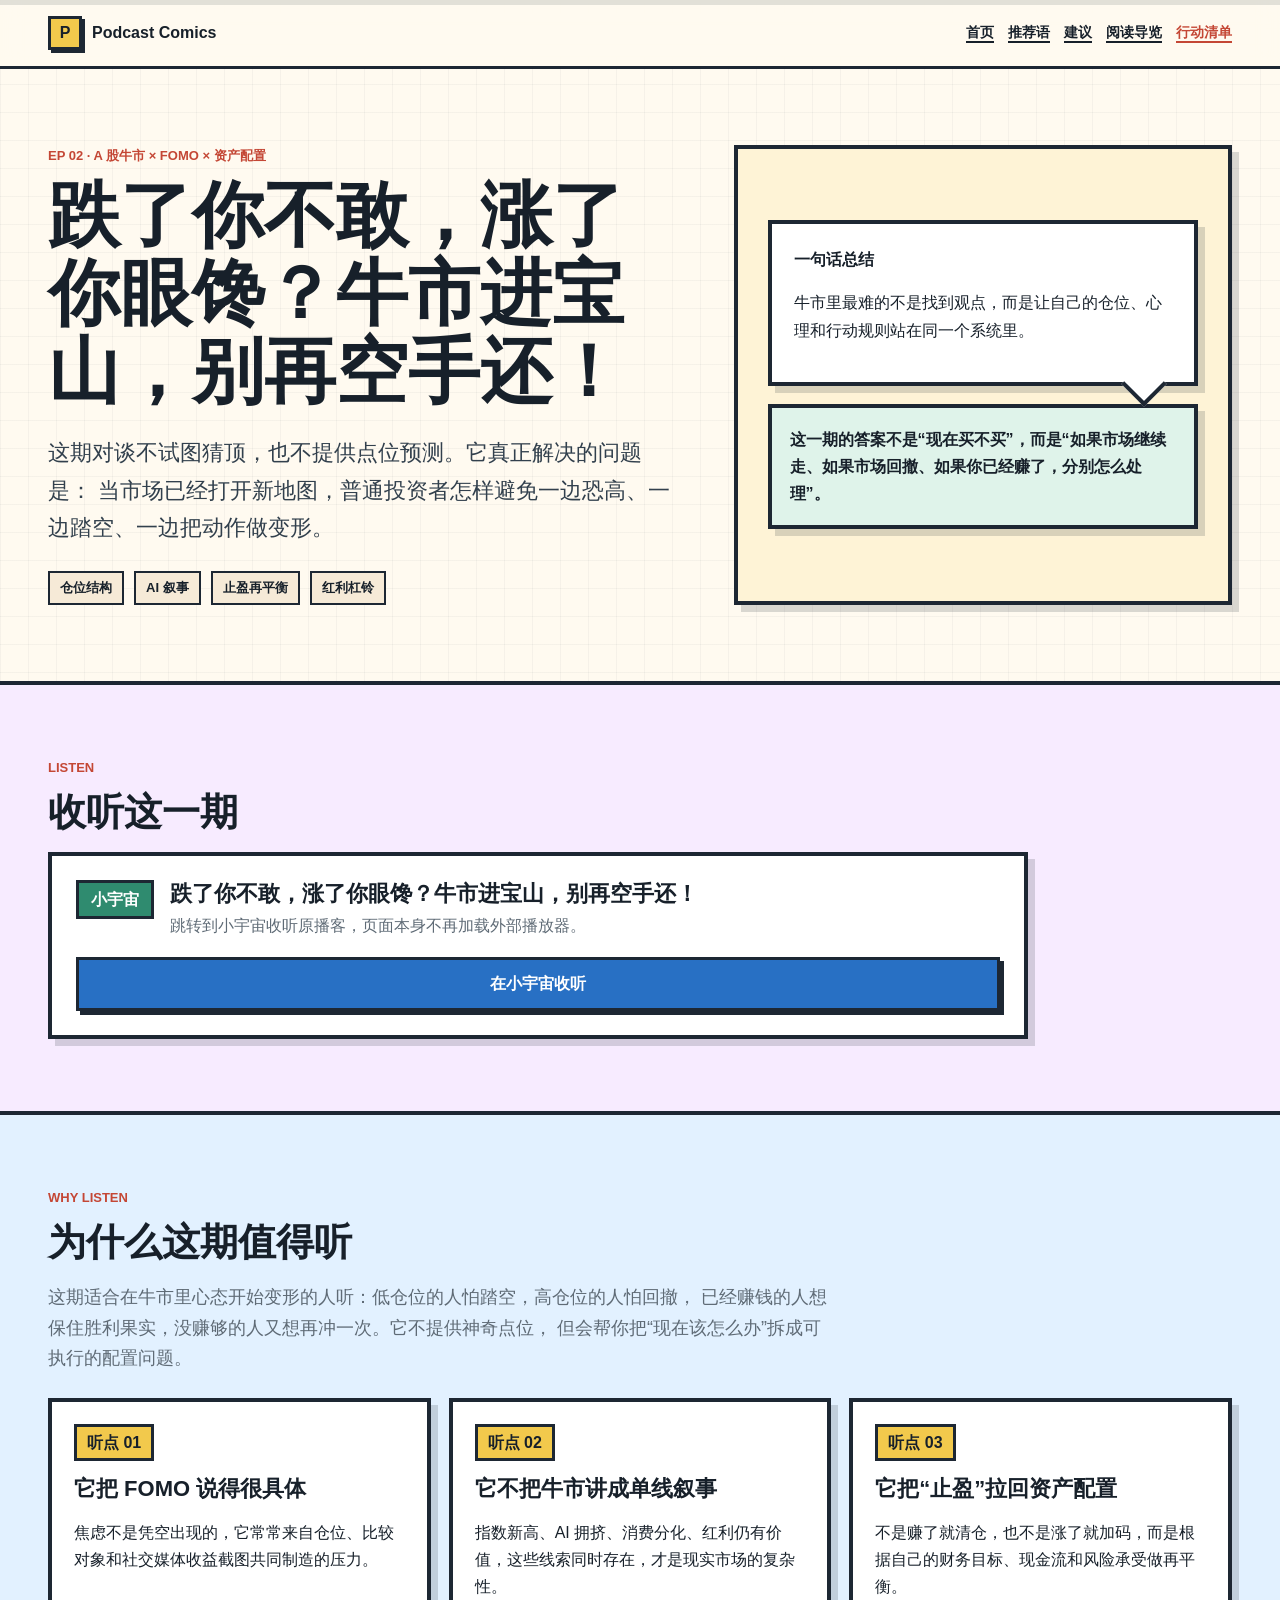
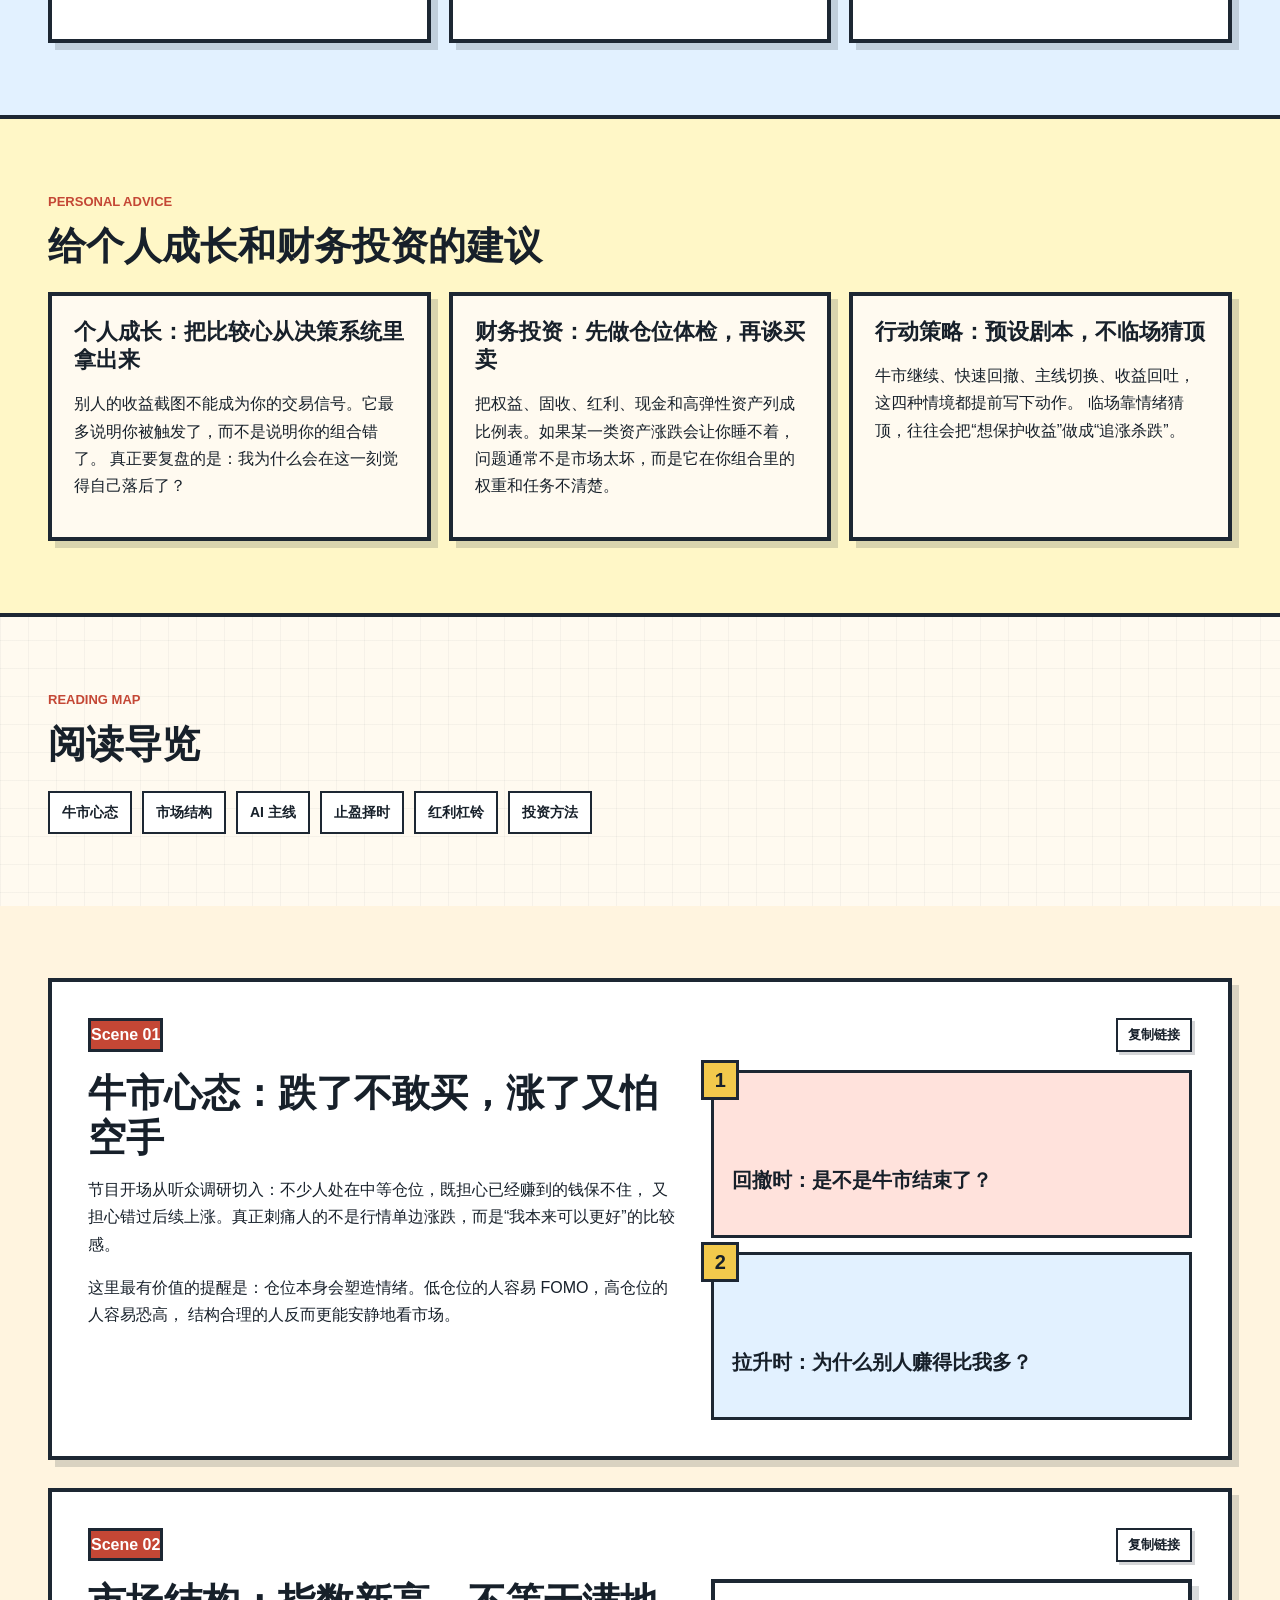
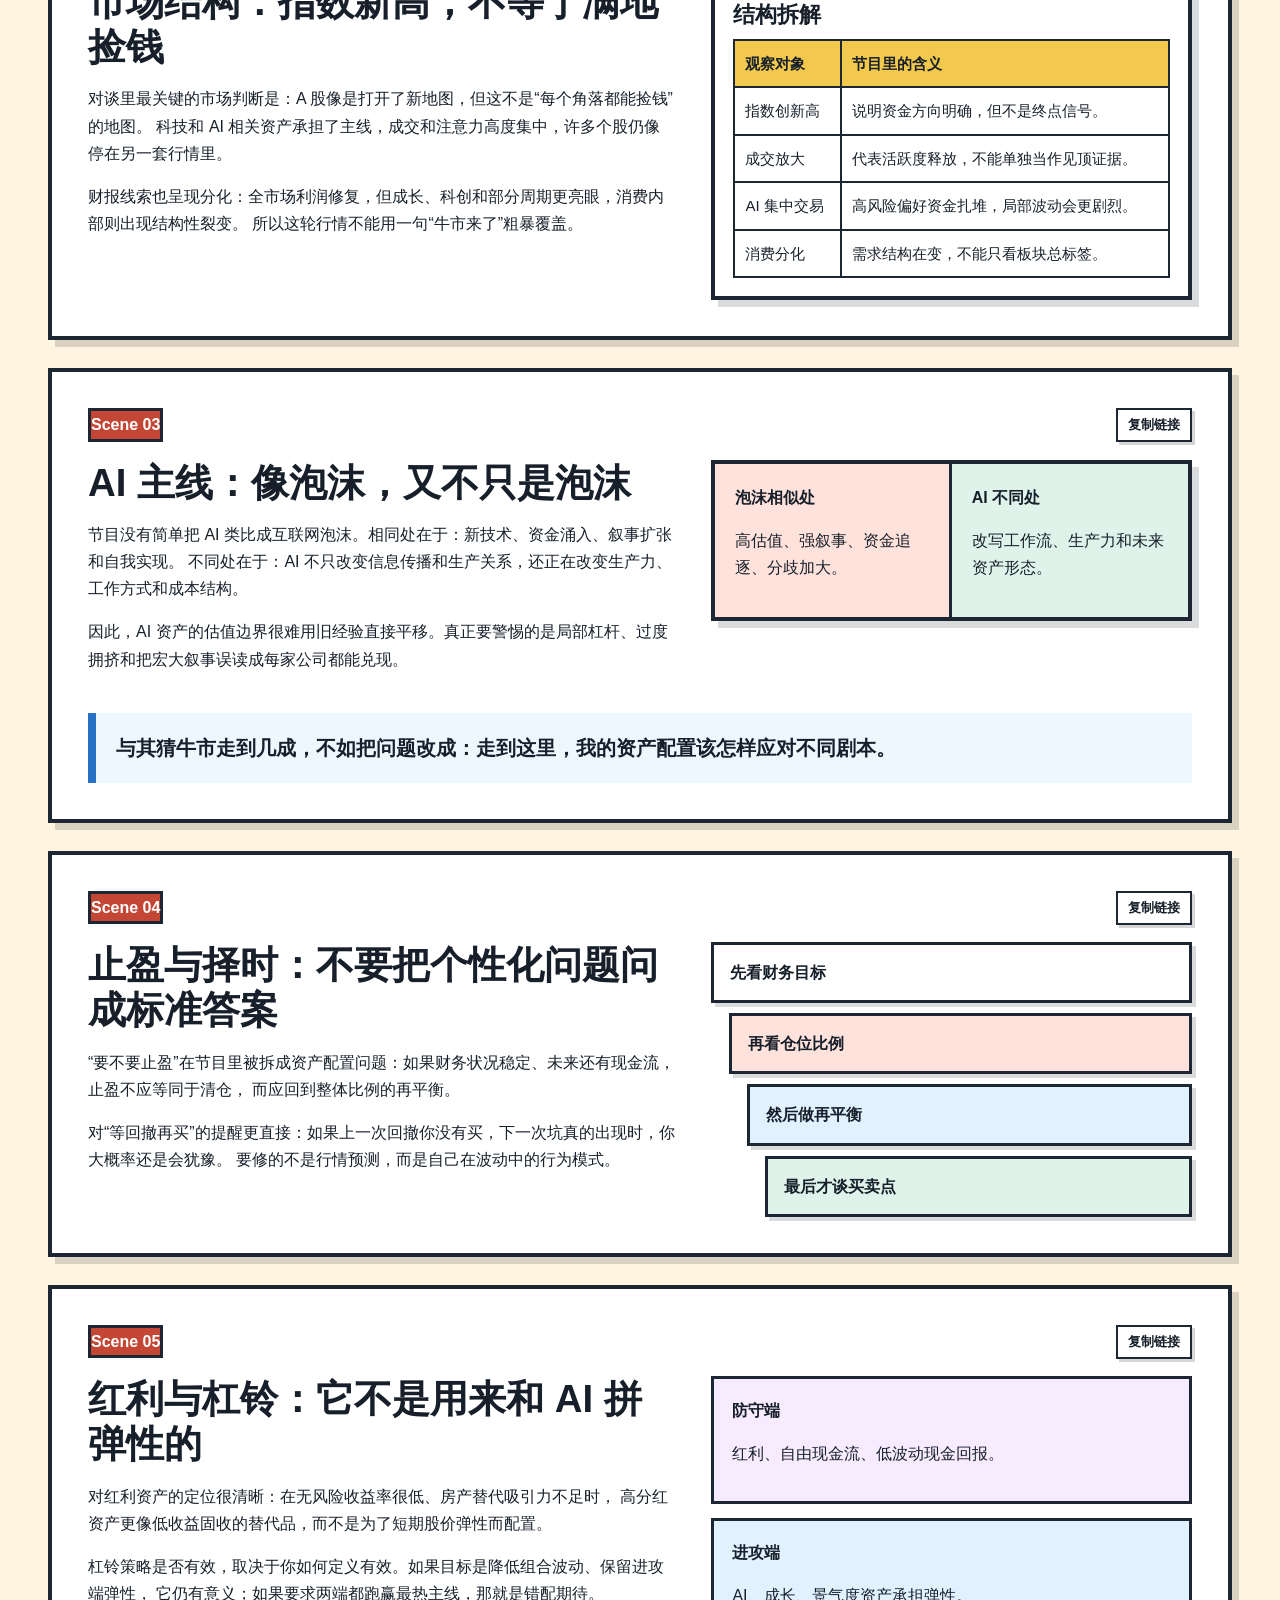
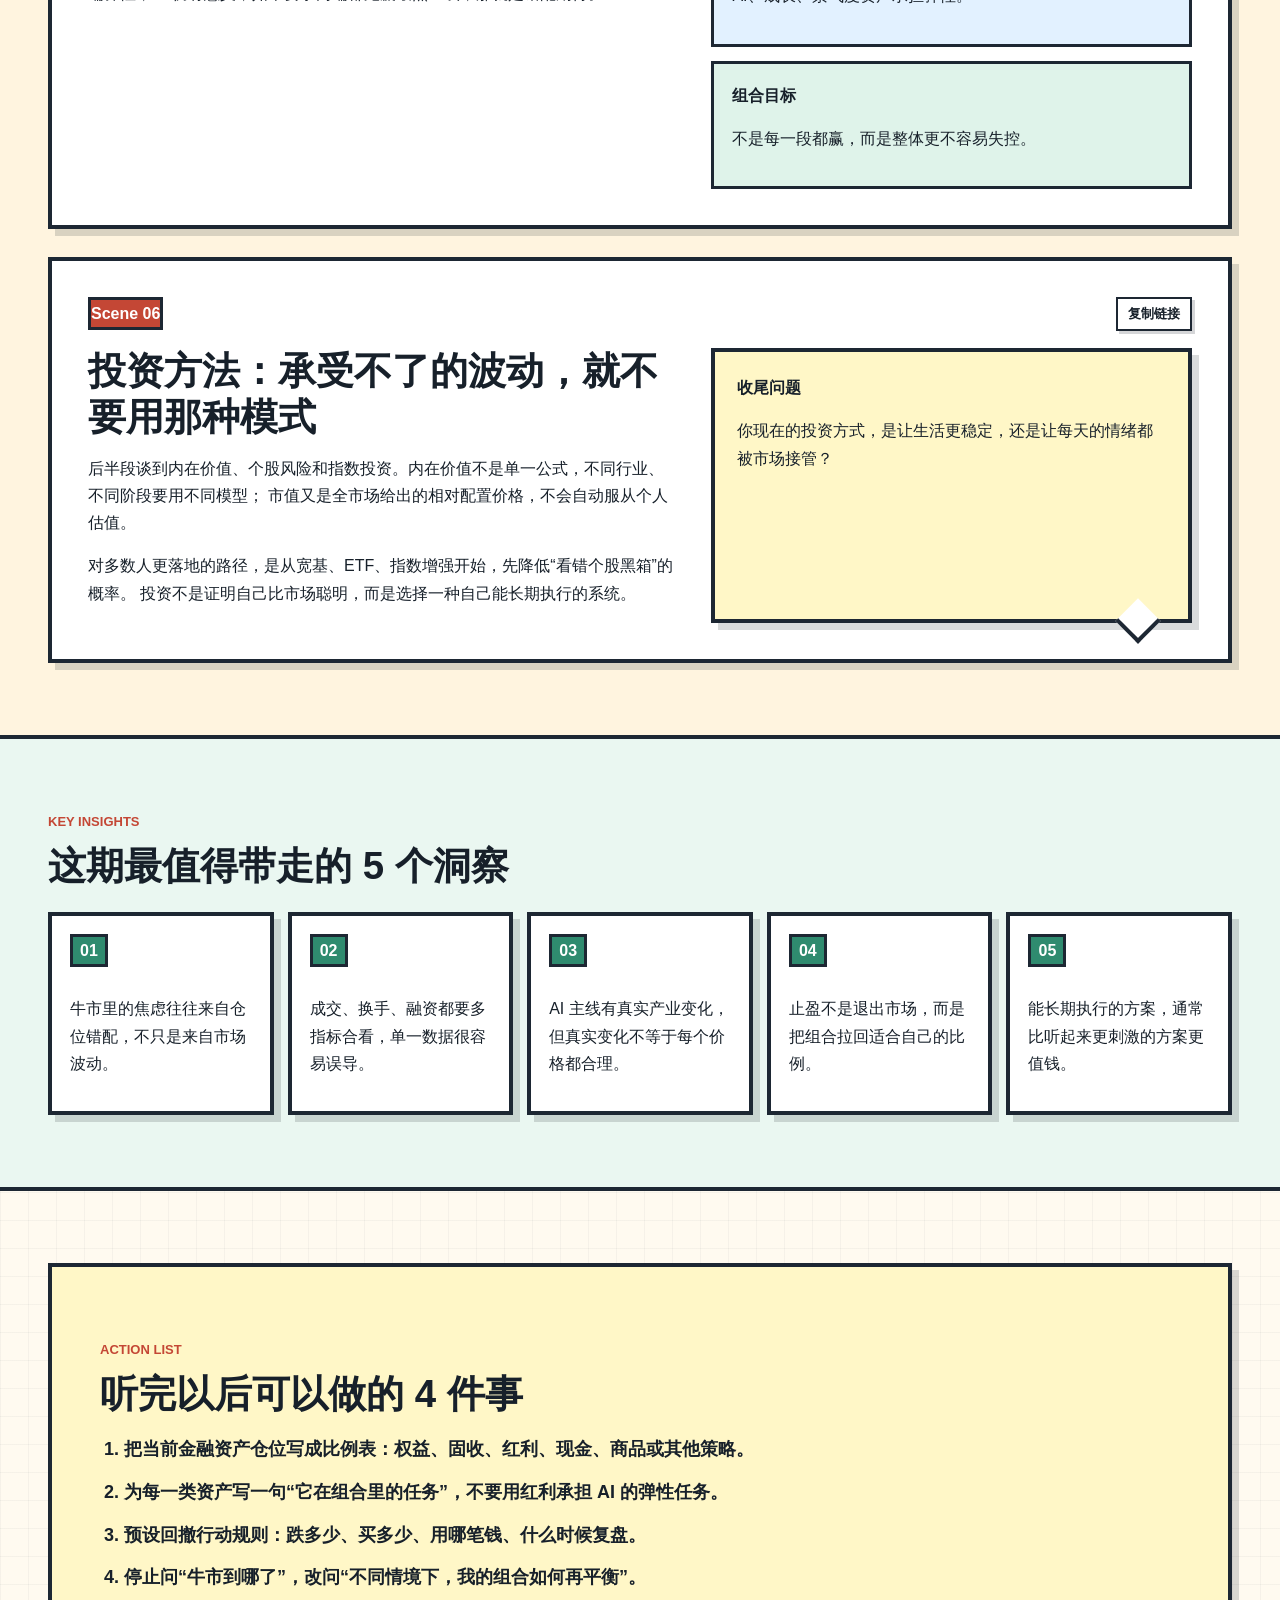
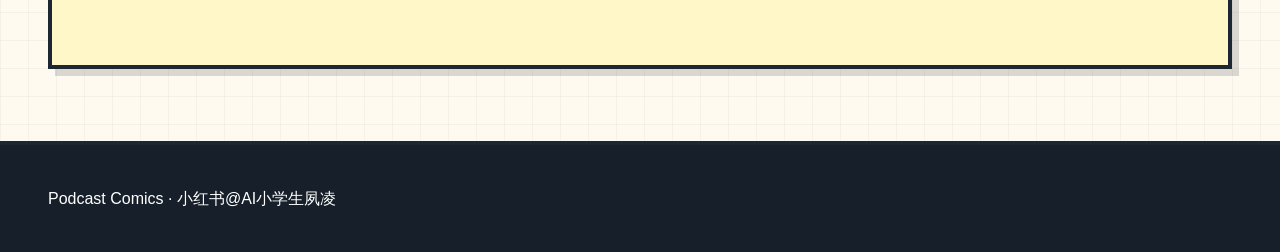
==== commit 9fdf2bc7: "Add scroll and accessibility interactions" ====
--- a/episodes/bull-market-fomo-asset-allocation.html
+++ b/episodes/bull-market-fomo-asset-allocation.html
@@ -9,8 +9,11 @@
       content="用漫画分镜信息图总结：牛市分化、FOMO、止盈、择时、AI 主线、红利资产与资产配置。"
     >
     <link rel="stylesheet" href="../assets/styles.css">
+    <script src="../assets/interactions.js" defer></script>
   </head>
   <body>
+    <a class="skip-link" href="#main-content">跳到主要内容</a>
+    <div class="reading-progress" aria-hidden="true"><span></span></div>
     <header class="site-header">
       <a class="brand" href="../index.html" aria-label="回到首页">
         <span class="brand-mark">P</span>
@@ -25,7 +28,7 @@
       </nav>
     </header>
 
-    <main>
+    <main id="main-content">
       <section class="hero episode-hero">
         <div class="hero-copy">
           <p class="eyebrow">EP 02 · A 股牛市 × FOMO × 资产配置</p>
@@ -370,5 +373,6 @@
     <footer class="site-footer">
       <p>Podcast Comics · 小红书@AI小学生夙凌</p>
     </footer>
+    <button class="back-to-top" type="button" aria-label="回到页面顶部">↑</button>
   </body>
 </html>
--- a/assets/styles.css
+++ b/assets/styles.css
@@ -19,6 +19,7 @@
 
 html {
   scroll-behavior: smooth;
+  scroll-padding-top: 88px;
 }
 
 body {
@@ -35,6 +36,49 @@
 
 a {
   color: inherit;
+}
+
+a:focus-visible,
+button:focus-visible {
+  outline: 4px solid var(--blue);
+  outline-offset: 4px;
+}
+
+.skip-link {
+  position: fixed;
+  top: 12px;
+  left: 12px;
+  z-index: 30;
+  padding: 8px 12px;
+  border: 3px solid var(--line);
+  background: var(--yellow);
+  box-shadow: 3px 3px 0 var(--line);
+  font-weight: 900;
+  transform: translateY(-140%);
+  transition: transform 180ms ease;
+}
+
+.skip-link:focus {
+  transform: translateY(0);
+}
+
+.reading-progress {
+  position: fixed;
+  top: 0;
+  left: 0;
+  z-index: 25;
+  width: 100%;
+  height: 5px;
+  background: rgba(23, 32, 42, 0.12);
+}
+
+.reading-progress span {
+  display: block;
+  width: 100%;
+  height: 100%;
+  background: var(--red);
+  transform: scaleX(0);
+  transform-origin: left;
 }
 
 .site-header {
@@ -91,6 +135,14 @@
   text-underline-offset: 4px;
 }
 
+.top-nav a {
+  padding: 4px 0;
+}
+
+.top-nav a.is-active {
+  color: var(--red);
+}
+
 .hero {
   display: grid;
   grid-template-columns: minmax(0, 1.12fr) minmax(280px, 0.88fr);
@@ -171,6 +223,14 @@
   box-shadow: 4px 4px 0 var(--line);
   font-weight: 900;
   text-decoration: none;
+  transition:
+    transform 160ms ease,
+    box-shadow 160ms ease;
+}
+
+.button:hover {
+  transform: translate(-2px, -2px);
+  box-shadow: 6px 6px 0 var(--line);
 }
 
 .button.primary {
@@ -273,6 +333,25 @@
   padding: clamp(20px, 4vw, 34px);
 }
 
+.episode-card,
+.comic-panel,
+.model-card,
+.recommend-card,
+.advice-card,
+.insight-grid > div {
+  transition:
+    transform 180ms ease,
+    box-shadow 180ms ease;
+}
+
+.episode-card:hover,
+.recommend-card:hover,
+.advice-card:hover,
+.insight-grid > div:hover {
+  transform: translate(-3px, -3px);
+  box-shadow: 10px 10px 0 rgba(23, 32, 42, 0.16);
+}
+
 .episode-card + .episode-card {
   margin-top: 22px;
 }
@@ -439,6 +518,17 @@
   font-size: 14px;
   font-weight: 900;
   text-decoration: none;
+  transition:
+    background 160ms ease,
+    color 160ms ease,
+    transform 160ms ease;
+}
+
+.timeline a:hover,
+.timeline a.is-active {
+  color: var(--white);
+  background: var(--blue);
+  transform: translateY(-2px);
 }
 
 .comic-page {
@@ -448,6 +538,7 @@
 }
 
 .comic-scene {
+  position: relative;
   padding: clamp(20px, 4vw, 36px);
 }
 
@@ -455,6 +546,26 @@
   margin-bottom: 18px;
   background: var(--red);
   color: var(--white);
+}
+
+.copy-section-link {
+  position: absolute;
+  top: clamp(20px, 4vw, 36px);
+  right: clamp(20px, 4vw, 36px);
+  min-height: 32px;
+  padding: 4px 10px;
+  border: 2px solid var(--line);
+  background: var(--white);
+  box-shadow: 3px 3px 0 rgba(23, 32, 42, 0.18);
+  color: var(--ink);
+  cursor: pointer;
+  font: inherit;
+  font-size: 13px;
+  font-weight: 900;
+}
+
+.copy-section-link:hover {
+  background: var(--yellow);
 }
 
 .scene-grid {
@@ -646,6 +757,59 @@
   font-weight: 900;
 }
 
+.back-to-top {
+  position: fixed;
+  right: clamp(16px, 3vw, 28px);
+  bottom: clamp(16px, 3vw, 28px);
+  z-index: 20;
+  display: grid;
+  width: 46px;
+  height: 46px;
+  place-items: center;
+  border: 3px solid var(--line);
+  background: var(--yellow);
+  box-shadow: 4px 4px 0 var(--line);
+  color: var(--ink);
+  cursor: pointer;
+  font-size: 22px;
+  font-weight: 900;
+  opacity: 0;
+  pointer-events: none;
+  transform: translateY(12px);
+  transition:
+    opacity 180ms ease,
+    transform 180ms ease;
+}
+
+.back-to-top.is-visible {
+  opacity: 1;
+  pointer-events: auto;
+  transform: translateY(0);
+}
+
+.reveal-on-scroll {
+  opacity: 0;
+  transform: translateY(22px);
+  transition:
+    opacity 500ms ease,
+    transform 500ms ease;
+}
+
+.reveal-on-scroll.is-revealed {
+  opacity: 1;
+  transform: translateY(0);
+}
+
+@media (prefers-reduced-motion: reduce) {
+  *,
+  *::before,
+  *::after {
+    scroll-behavior: auto !important;
+    transition-duration: 0.01ms !important;
+    animation-duration: 0.01ms !important;
+  }
+}
+
 @media (max-width: 960px) {
   .hero,
   .scene-grid {
@@ -695,6 +859,11 @@
     margin-left: 0;
   }
 
+  .copy-section-link {
+    position: static;
+    margin: -6px 0 18px;
+  }
+
   .comic-cover {
     transform: none;
   }
